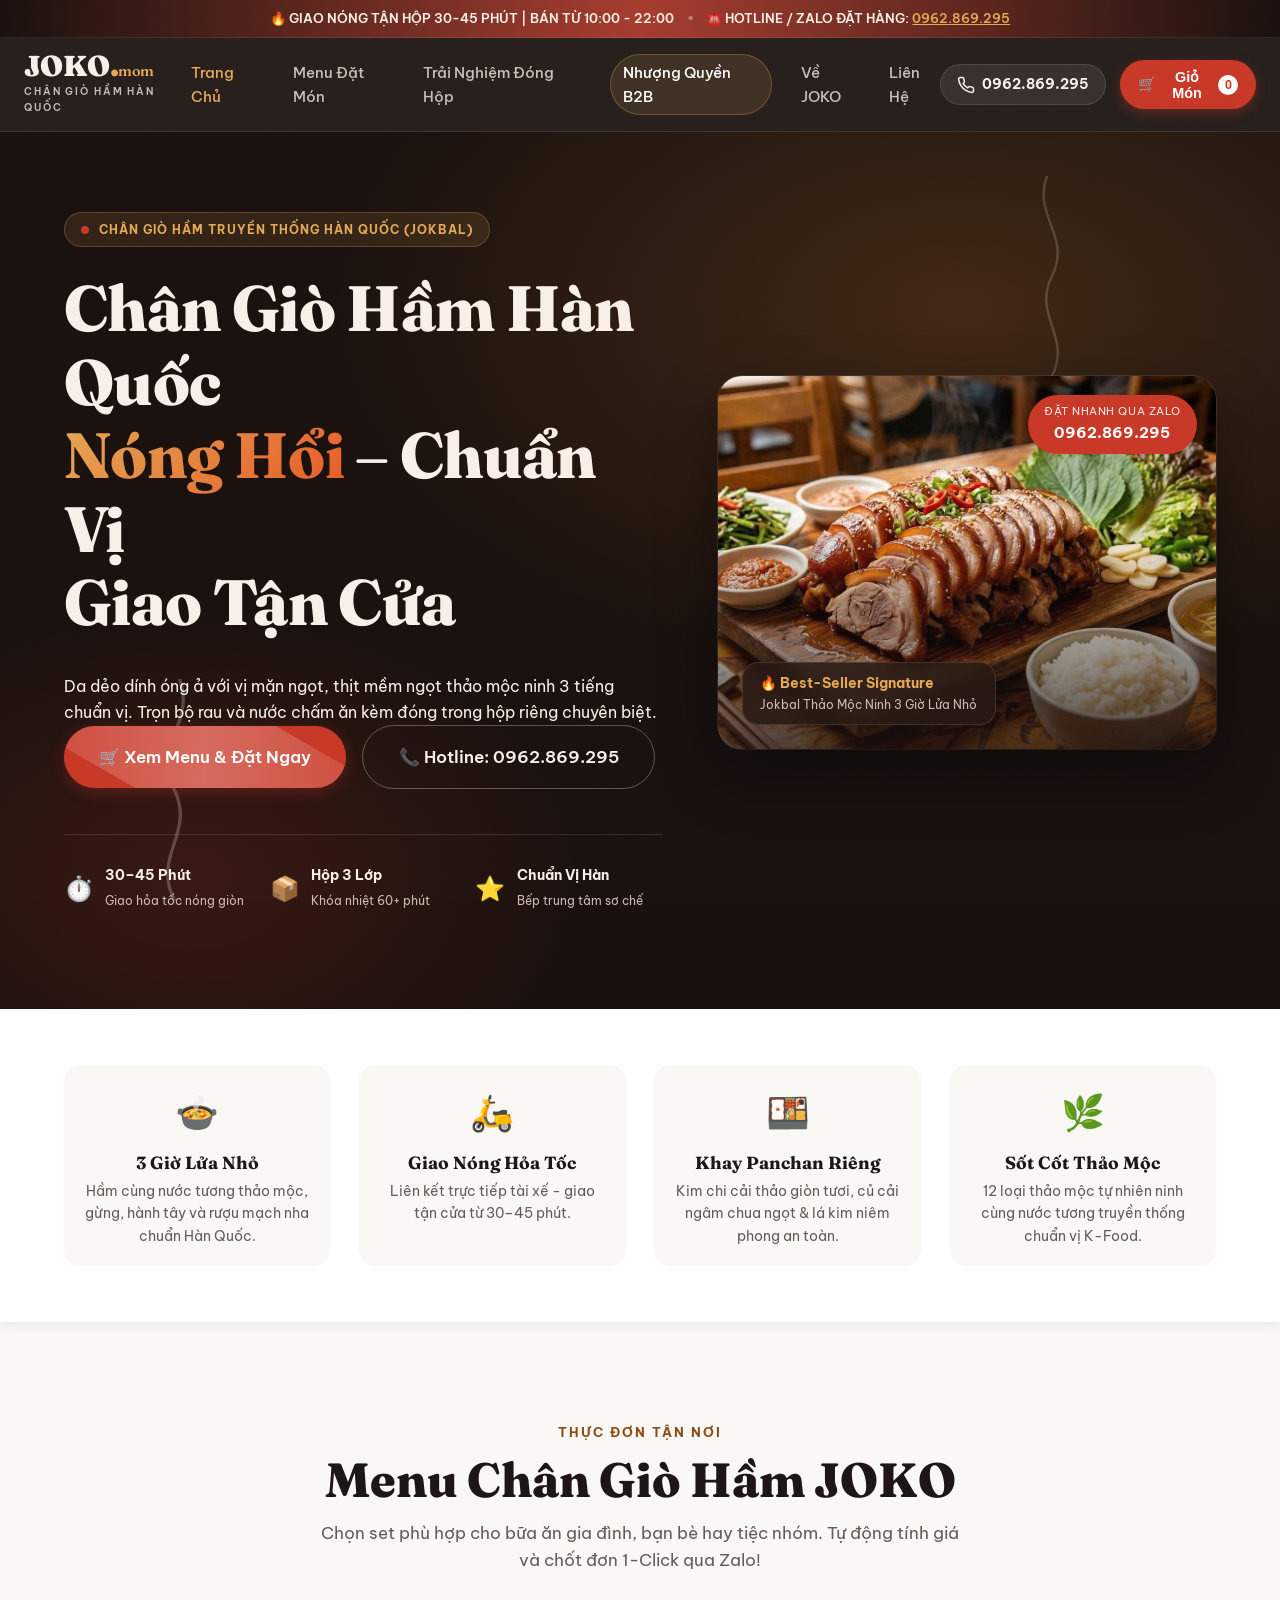
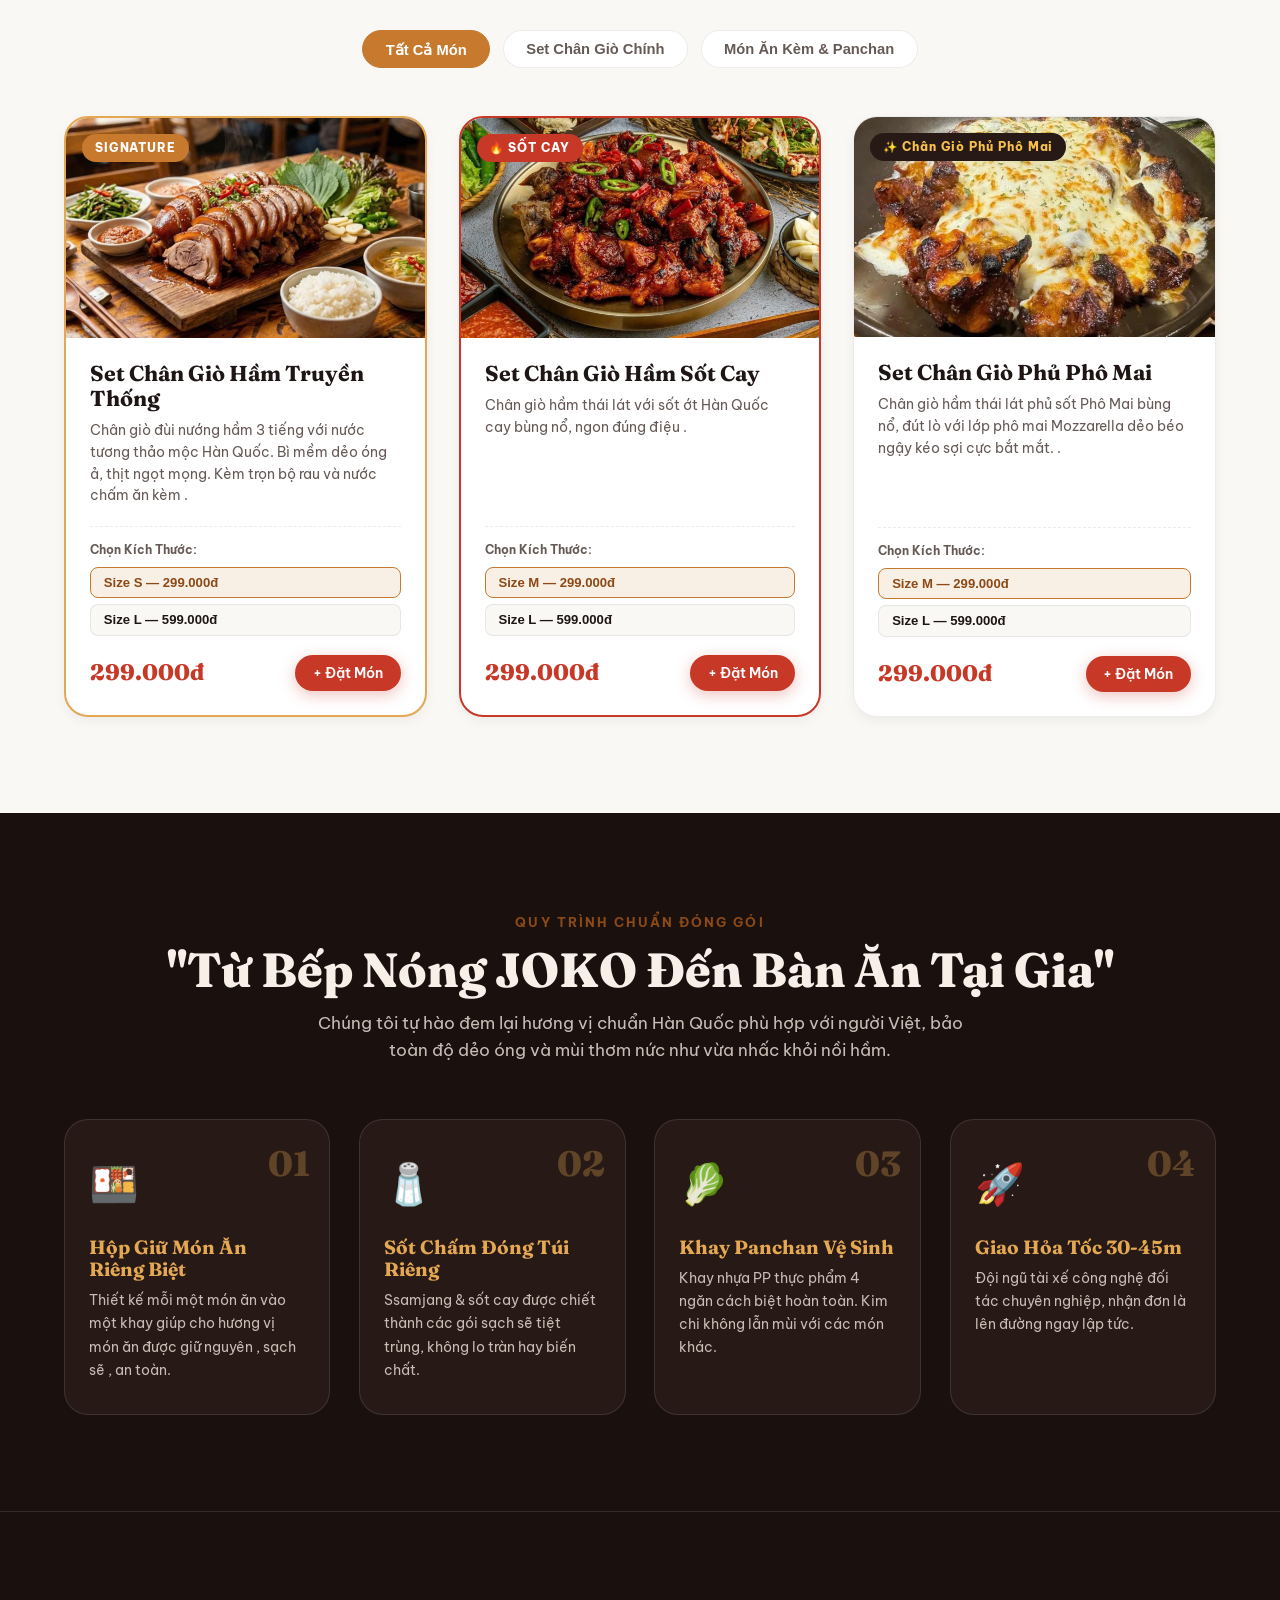
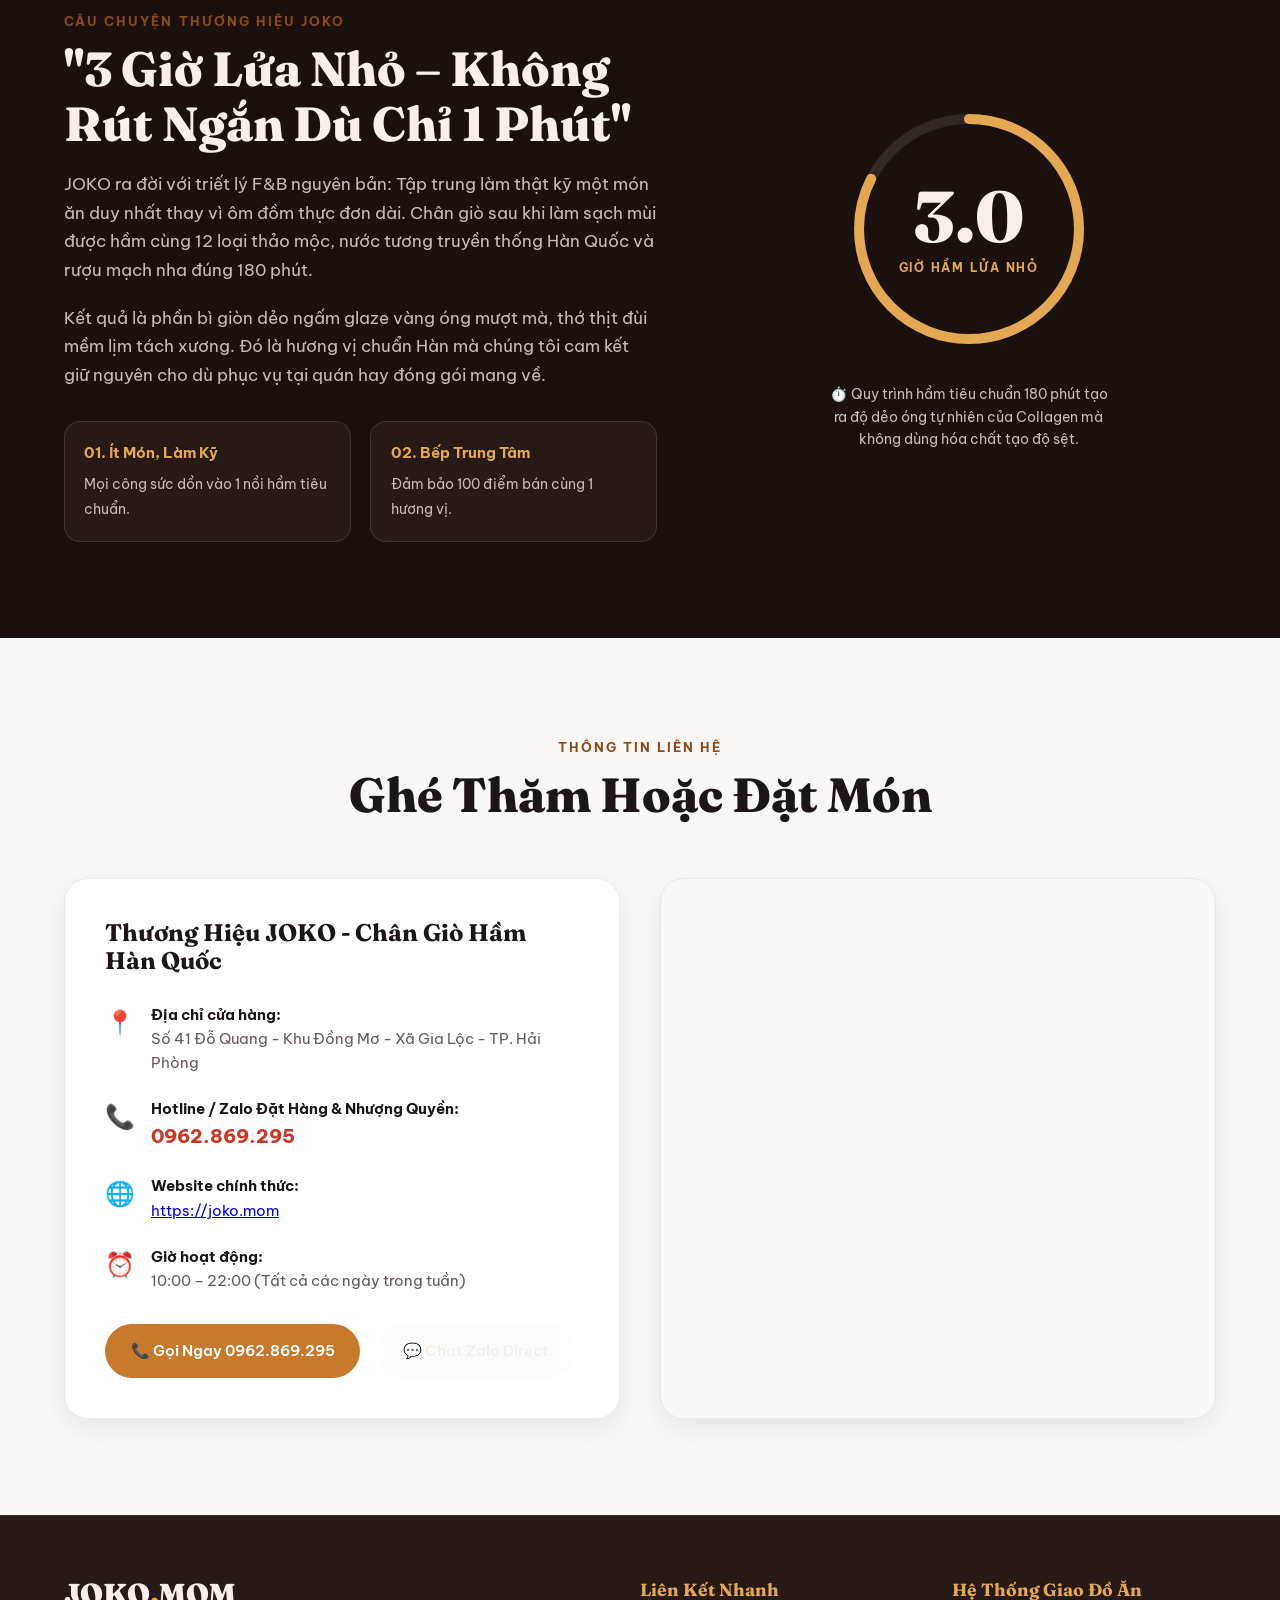
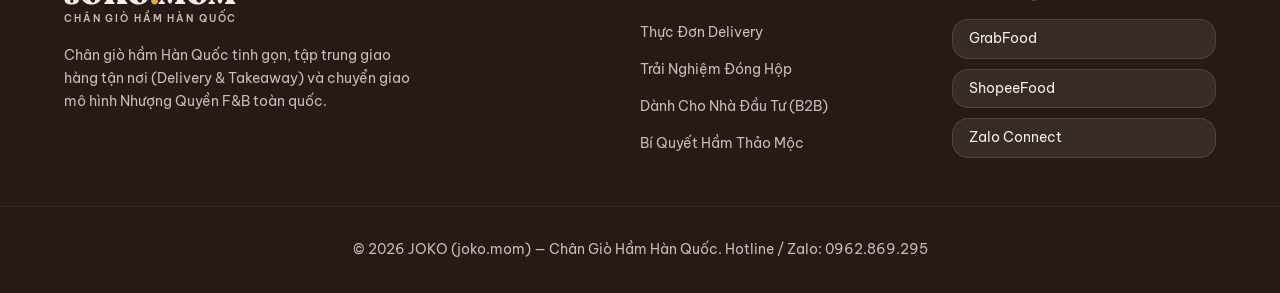
==== files/index.html @ 7821c87f "update web" ====
<!DOCTYPE html>
<html lang="vi">

<head>
  <meta charset="UTF-8">
  <meta name="viewport" content="width=device-width, initial-scale=1.0">
  <title>JOKO — Chân Giò Hầm Hàn Quốc Nóng Hổi | Giao Tận Nơi & Nhượng Quyền F&B</title>

  <!-- SEO & Social Open Graph Meta Tags -->
  <meta name="description"
    content="JOKO - Thương hiệu chân giò hầm Hàn Quốc (Jokbal) tinh gọn. Da dẻo dính óng ả, thịt mềm ngọt thảo mộc ninh 3 tiếng. Đóng hộp giữ nhiệt 3 lớp giao tận nơi 30-45m & Nhượng quyền F&B vốn thấp. Hotline/Zalo: 0962.869.295.">
  <meta name="keywords"
    content="JOKO, chân giò hầm Hàn Quốc, Jokbal, chân giò hầm thảo mộc, chân giò cay phô mai, nhượng quyền F&B, giao đồ ăn tận nơi, joko.mom">
  <meta name="author" content="JOKO Korea F&B">

  <meta property="og:type" content="website">
  <meta property="og:url" content="https://joko.mom/">
  <meta property="og:title" content="JOKO — Chân Giò Hầm Hàn Quốc Nóng Hổi | Chuẩn Vị Giao Tận Cửa">
  <meta property="og:description"
    content="Chân giò hầm chuẩn vị Hàn ninh nhừ 3 tiếng. Da dẻo dính óng ả, trọn bộ panchan đóng hộp giữ nhiệt 3 lớp. Đặt giao hàng hoặc đăng ký Nhượng Quyền F&B ngay!">
  <meta property="og:image" content="images/jokbal-hero.jpg">

  <!-- Google Fonts -->
  <link rel="preconnect" href="https://fonts.googleapis.com">
  <link rel="preconnect" href="https://fonts.gstatic.com" crossorigin>
  <link
    href="https://fonts.googleapis.com/css2?family=Fraunces:ital,opsz,wght@0,9..144,400;0,9..144,600;0,9..144,700;0,9..144,900;1,9..144,600&family=Be+Vietnam+Pro:ital,wght@0,300;0,400;0,500;0,600;0,700;0,800;1,400&display=swap"
    rel="stylesheet">

  <!-- Main Stylesheet -->
  <link rel="stylesheet" href="style.css">

  <!-- Schema.org Structured Data -->
  <script type="application/ld+json">
  {
    "@context": "https://schema.org",
    "@type": "Restaurant",
    "name": "JOKO - Chân Giò Hầm Hàn Quốc",
    "image": "https://joko.mom/images/jokbal-hero.jpg",
    "@id": "https://joko.mom/#restaurant",
    "url": "https://joko.mom",
    "telephone": "+84962869295",
    "priceRange": "89.000đ - 309.000đ",
    "address": {
      "@type": "PostalAddress",
      "streetAddress": "Số 41 Đỗ Quang, Khu Đồng Mơ",
      "addressLocality": "Gia Lộc",
      "addressRegion": "Hải Phòng",
      "addressCountry": "VN"
    },
    "servesCuisine": "Korean",
    "openingHoursSpecification": [
      {
        "@type": "OpeningHoursSpecification",
        "dayOfWeek": ["Monday", "Tuesday", "Wednesday", "Thursday", "Friday", "Saturday", "Sunday"],
        "opens": "10:00",
        "closes": "22:00"
      }
    ]
  }
  </script>
</head>

<body>
  <!-- Grain overlay for rich K-food texture -->
  <div class="grain"></div>

  <!-- Announcement Bar -->
  <div class="top-announcement">
    <div class="announcement-content">
      <span>🔥 GIAO NÓNG TẬN HỘP 30-45 PHÚT | BÁN TỪ 10:00 - 22:00</span>
      <span class="divider">•</span>
      <span>☎️ HOTLINE / ZALO ĐẶT HÀNG: <a href="tel:0962869295" class="phone-link">0962.869.295</a></span>
    </div>
  </div>

  <!-- HEADER & NAVIGATION -->
  <header class="main-header" id="header">
    <div class="header-inner">
      <a href="index.html" class="brand-logo">
        <div class="logo-text">JOKO<span class="amber-dot">.</span><span class="domain-tag">mom</span></div>
        <div class="logo-sub">CHÂN GIÒ HẦM HÀN QUỐC</div>
      </a>

      <!-- Desktop Nav -->
      <nav class="desktop-nav">
        <a href="#hero" class="nav-link active">Trang Chủ</a>
        <a href="#menu" class="nav-link">Menu Đặt Món</a>
        <a href="#unboxing" class="nav-link">Trải Nghiệm Đóng Hộp</a>
        <a href="nhuong-quyen.html" class="nav-link b2b-highlight">Nhượng Quyền B2B</a>
        <a href="#story" class="nav-link">Về JOKO</a>
        <a href="#contact" class="nav-link">Liên Hệ</a>
      </nav>

      <!-- Header Actions -->
      <div class="header-actions">
        <a href="tel:0962869295" class="btn-phone-call hidden-mobile">
          <svg width="18" height="18" viewBox="0 0 24 24" fill="none" stroke="currentColor" stroke-width="2">
            <path
              d="M22 16.92v3a2 2 0 0 1-2.18 2 19.79 19.79 0 0 1-8.63-3.07 19.5 19.5 0 0 1-6-6 19.79 19.79 0 0 1-3.07-8.67A2 2 0 0 1 4.11 2h3a2 2 0 0 1 2 1.72 12.84 12.84 0 0 0 .7 2.81 2 2 0 0 1-.45 2.11L8.09 9.91a16 16 0 0 0 6 6l1.27-1.27a2 2 0 0 1 2.11-.45 12.84 12.84 0 0 0 2.81.7A2 2 0 0 1 22 16.92z" />
          </svg>
          0962.869.295
        </a>
        <button class="cart-trigger-btn" id="open-cart-btn" onclick="toggleCartModal()">
          <span class="cart-icon">🛒</span>
          <span class="cart-text">Giỏ Món</span>
          <span class="cart-count-badge" id="cart-count">0</span>
        </button>
        <button class="mobile-menu-toggle" id="menu-toggle-btn" onclick="toggleMobileDrawer()"
          aria-label="Toggle Navigation">
          <span></span>
          <span></span>
          <span></span>
        </button>
      </div>
    </div>

    <!-- Mobile Navigation Drawer -->
    <div class="mobile-drawer" id="mobile-drawer">
      <div class="drawer-header">
        <div class="brand-logo">
          <div class="logo-text">JOKO<span class="amber-dot">.</span>MOM</div>
        </div>
        <button class="drawer-close-btn" onclick="toggleMobileDrawer()">✕</button>
      </div>
      <div class="drawer-body">
        <a href="#hero" onclick="toggleMobileDrawer()">🔥 Trang Chủ</a>
        <a href="#menu" onclick="toggleMobileDrawer()">🍗 Menu Đặt Món Delivery</a>
        <a href="#unboxing" onclick="toggleMobileDrawer()">📦 Trải Nghiệm Đóng Hộp</a>
        <a href="nhuong-quyen.html" class="drawer-b2b">🤝 Nhượng Quyền B2B Tinh Gọn</a>
        <a href="#story" onclick="toggleMobileDrawer()">✨ Bí Quyết Hầm 3 Giờ</a>
        <a href="#contact" onclick="toggleMobileDrawer()">📍 Địa Chỉ & Hotline</a>

        <div class="drawer-contact-box">
          <p>Đặt giao nhanh hoặc tư vấn nhượng quyền:</p>
          <a href="tel:0962869295" class="btn btn-primary full-width">📞 Hotline: 0962.869.295</a>
          <a href="https://zalo.me/0962869295" target="_blank" class="btn btn-secondary full-width margin-top-sm">💬
            Chat Zalo Trực Tiếp</a>
        </div>
      </div>
    </div>
  </header>

  <main>
    <!-- HERO SECTION (B2C CONVERSION) -->
    <section class="hero-section" id="hero">
      <!-- Background Steam Animation Effects -->
      <svg class="steam-effect steam-1" viewBox="0 0 200 220">
        <path d="M100 200 C 80 160, 120 140, 100 100 C 80 60, 120 40, 105 0" stroke="rgba(242, 232, 220, 0.4)"
          stroke-width="3" fill="none" stroke-linecap="round" />
      </svg>
      <svg class="steam-effect steam-2" viewBox="0 0 200 220">
        <path d="M100 200 C 120 160, 80 140, 100 100 C 120 60, 80 40, 95 0" stroke="rgba(242, 232, 220, 0.3)"
          stroke-width="2.5" fill="none" stroke-linecap="round" />
      </svg>

      <div class="container hero-inner">
        <div class="hero-content">
          <div class="hero-badge">
            <span class="pulse-dot"></span>
            <span>CHÂN GIÒ HẦM TRUYỀN THỐNG HÀN QUỐC (JOKBAL)</span>
          </div>

          <h1 class="hero-title">
            Chân Giò Hầm Hàn Quốc<br>
            <span class="gradient-text">Nóng Hổi</span> – Chuẩn Vị<br>
            Giao Tận Cửa
          </h1>

          <p class="hero-subtitle"></p>
          Da dẻo dính óng ả với vị mặn ngọt, thịt mềm ngọt thảo mộc ninh 3 tiếng chuẩn vị. Trọn bộ rau và nước chấm ăn
          kèm đóng trong hộp riêng chuyên biệt.
          </p>

          <div class="hero-ctas">
            <a href="#menu" class="btn btn-accent btn-lg btn-glow">
              <span>🛒 Xem Menu & Đặt Ngay</span>
            </a>
            <a href="tel:0962869295" class="btn btn-outline-light btn-lg">
              <span>📞 Hotline: 0962.869.295</span>
            </a>
          </div>

          <!-- Quick Trust Badges -->
          <div class="hero-trust-grid">
            <div class="trust-item">
              <span class="trust-icon">⏱️</span>
              <div class="trust-info">
                <strong>30–45 Phút</strong>
                <span>Giao hỏa tốc nóng giòn</span>
              </div>
            </div>
            <div class="trust-item">
              <span class="trust-icon">📦</span>
              <div class="trust-info">
                <strong>Hộp 3 Lớp</strong>
                <span>Khóa nhiệt 60+ phút</span>
              </div>
            </div>
            <div class="trust-item">
              <span class="trust-icon">⭐</span>
              <div class="trust-info">
                <strong>Chuẩn Vị Hàn</strong>
                <span>Bếp trung tâm sơ chế</span>
              </div>
            </div>
          </div>
        </div>

        <div class="hero-media">
          <div class="media-card-wrap">
            <img src="images/jokbal-hero.jpg" alt="Set Chân Giò Hầm Thảo Mộc JOKO óng ả" class="hero-img">
            <div class="media-overlay"></div>

            <div class="floating-dish-tag">
              <div class="dish-tag-title">🔥 Best-Seller Signature</div>
              <div class="dish-tag-desc">Jokbal Thảo Mộc Ninh 3 Giờ Lửa Nhỏ</div>
            </div>

            <div class="floating-hotline-badge">
              <span>Đặt Nhanh Qua Zalo</span>
              <strong>0962.869.295</strong>
            </div>
          </div>
        </div>
      </div>
    </section>

    <!-- SECTION: DELIVERY GUARANTEE BANNER -->
    <section class="guarantee-section">
      <div class="container">
        <div class="guarantee-grid">
          <div class="guarantee-card">
            <div class="g-icon">🍲</div>
            <h3>3 Giờ Lửa Nhỏ</h3>
            <p>Hầm cùng nước tương thảo mộc, gừng, hành tây và rượu mạch nha chuẩn Hàn Quốc.</p>
          </div>
          <div class="guarantee-card">
            <div class="g-icon">🛵</div>
            <h3>Giao Nóng Hỏa Tốc</h3>
            <p>Liên kết trực tiếp tài xế - giao tận cửa từ 30–45 phút.</p>
          </div>
          <div class="guarantee-card">
            <div class="g-icon">🍱</div>
            <h3>Khay Panchan Riêng</h3>
            <p>Kim chi cải thảo giòn tươi, củ cải ngâm chua ngọt & lá kim niêm phong an toàn.</p>
          </div>
          <div class="guarantee-card">
            <div class="g-icon">🌿</div>
            <h3>Sốt Cốt Thảo Mộc</h3>
            <p>12 loại thảo mộc tự nhiên ninh cùng nước tương truyền thống chuẩn vị K-Food.</p>
          </div>
        </div>
      </div>
    </section>

    <!-- SECTION: MENU ĐẶT MÓN (DELIVERY MENU) -->
    <section class="menu-section" id="menu">
      <div class="container">
        <div class="section-header text-center">
          <div class="sub-kicker">THỰC ĐƠN TẬN NƠI</div>
          <h2 class="section-title">Menu Chân Giò Hầm JOKO</h2>
          <p class="section-desc">Chọn set phù hợp cho bữa ăn gia đình, bạn bè hay tiệc nhóm. Tự động tính giá và chốt
            đơn 1-Click qua Zalo!</p>
        </div>

        <!-- Menu Filter Tabs -->
        <div class="menu-tabs">
          <button class="tab-btn active" onclick="filterMenu('all')">Tất Cả Món</button>
          <button class="tab-btn" onclick="filterMenu('sets')">Set Chân Giò Chính</button>
          <button class="tab-btn" onclick="filterMenu('sides')">Món Ăn Kèm & Panchan</button>
        </div>

        <!-- Menu Grid -->
        <div class="menu-grid" id="menu-grid-container">

          <!-- Dish 1: Set Truyen Thong -->
          <div class="dish-card signature-card" data-category="sets">
            <div class="dish-badge">SIGNATURE</div>
            <div class="dish-img-box">
              <img src="images/jokbal-hero.jpg" alt="Set Chân Giò Hầm Truyền Thống JOKO">
            </div>
            <div class="dish-details">
              <h3 class="dish-name">Set Chân Giò Hầm Truyền Thống</h3>
              <p class="dish-desc">Chân giò đùi nướng hầm 3 tiếng với nước tương thảo mộc Hàn Quốc. Bì mềm dẻo óng ả,
                thịt ngọt mọng. Kèm trọn bộ rau và nước chấm ăn kèm .</p>

              <!-- Size Picker -->
              <div class="size-picker">
                <label>Chọn Kích Thước:</label>
                <div class="size-options">
                  <button class="size-btn active" data-price="299000" data-size="Size S (2-3 người)"
                    onclick="selectCardSize(this)">Size S — 299.000đ</button>
                  <button class="size-btn" data-price="599000" data-size="Size L (4-5 người)"
                    onclick="selectCardSize(this)">Size L — 599.000đ</button>
                </div>
              </div>

              <div class="dish-bottom">
                <div class="dish-price-display">299.000đ</div>
                <button class="btn btn-accent btn-sm" onclick="addDishToCart(this, 'Set Chân Giò Hầm Truyền Thống')">
                  <span>+ Đặt Món</span>
                </button>
              </div>
            </div>
          </div>

          <!-- Dish 2: Set Cay Pho Mai -->
          <div class="dish-card hot-spicy-card" data-category="sets">
            <div class="dish-badge spicy-badge">🔥 SỐT CAY
            </div>
            <div class="dish-img-box">
              <img src="images/23.jpg" alt="Set Chân Giò Hầm Cay Phô Mai JOKO">
            </div>
            <div class="dish-details">
              <h3 class="dish-name">Set Chân Giò Hầm Sốt Cay</h3>
              <p class="dish-desc">Chân giò hầm thái lát với sốt ớt Hàn Quốc cay bùng nổ, ngon đúng điệu .</p>

              <div class="size-picker">
                <label>Chọn Kích Thước:</label>
                <div class="size-options">
                  <button class="size-btn active" data-price="299000" data-size="Size M (2-3 người)"
                    onclick="selectCardSize(this)">Size M — 299.000đ</button>
                  <button class="size-btn" data-price="599000" data-size="Size L (4-5 người)"
                    onclick="selectCardSize(this)">Size L — 599.000đ</button>
                </div>
              </div>

              <div class="dish-bottom">
                <div class="dish-price-display">299.000đ</div>
                <button class="btn btn-accent btn-sm" onclick="addDishToCart(this, 'Set Chân Giò Hầm Sốt Cay')">
                  <span>+ Đặt Món</span>
                </button>
              </div>
            </div>
          </div>

          <!-- Dish 3: Set Dut Lo Gion Da -->
          <div class="dish-card" data-category="sets">
            <div class="dish-badge gold-badge">✨ Chân Giò Phủ Phô Mai</div>
            <div class="dish-img-box">
              <img src="images/22.jpg" alt="Chân Giò Đút Lò Phủ Phô Mai JOKO">
            </div>
            <div class="dish-details">
              <h3 class="dish-name">Set Chân Giò Phủ Phô Mai</h3>
              <p class="dish-desc">Chân giò hầm thái lát phủ sốt Phô Mai bùng nổ, đút lò với lớp phô mai Mozzarella dẻo
                béo ngậy kéo sợi cực bắt mắt. .</p>

              <div class="size-picker">
                <label>Chọn Kích Thước:</label>
                <div class="size-options">
                  <button class="size-btn active" data-price="299000" data-size="Size M (2-3 người)"
                    onclick="selectCardSize(this)">Size M — 299.000đ</button>
                  <button class="size-btn" data-price="599000" data-size="Size L (4-5 người)"
                    onclick="selectCardSize(this)">Size L — 599.000đ</button>
                </div>
              </div>

              <div class="dish-bottom">
                <div class="dish-price-display">299.000đ</div>
                <button class="btn btn-accent btn-sm" onclick="addDishToCart(this, 'Set Chân Giò Hầm Phô Mai')">
                  <span>+ Đặt Món</span>
                </button>
              </div>
            </div>
          </div>

        </div>
      </div>
    </section>

    <!-- SECTION: UNBOXING EXPERIENCE (TRẢI NGHIỆM ĐÓNG HỘP) -->
    <section class="unboxing-section" id="unboxing">
      <div class="container">
        <div class="section-header text-center light-text">
          <div class="sub-kicker text-amber">QUY TRÌNH CHUẨN ĐÓNG GÓI</div>
          <h2 class="section-title">"Từ Bếp Nóng JOKO Đến Bàn Ăn Tại Gia"</h2>
          <p class="section-desc">Chúng tôi tự hào đem lại hương vị chuẩn Hàn Quốc phù hợp với người Việt, bảo toàn độ
            dẻo óng và
            mùi thơm nức như vừa nhấc khỏi nồi hầm.</p>
        </div>

        <div class="unboxing-grid">
          <div class="unboxing-step">
            <div class="step-num">01</div>
            <div class="step-icon">🍱</div>
            <h4>Hộp Giữ Món Ăn Riêng Biệt</h4>
            <p>Thiết kế mỗi một món ăn vào một khay giúp cho hương vị món ăn được giữ nguyên , sạch sẽ , an toàn.</p>
          </div>
          <div class="unboxing-step">
            <div class="step-num">02</div>
            <div class="step-icon">🧂</div>
            <h4>Sốt Chấm Đóng Túi Riêng</h4>
            <p>Ssamjang & sốt cay được chiết thành các gói sạch sẽ tiệt trùng, không lo tràn hay biến chất.</p>
          </div>
          <div class="unboxing-step">
            <div class="step-num">03</div>
            <div class="step-icon">🥬</div>
            <h4>Khay Panchan Vệ Sinh</h4>
            <p>Khay nhựa PP thực phẩm 4 ngăn cách biệt hoàn toàn. Kim chi không lẫn mùi với các món khác.</p>
          </div>
          <div class="unboxing-step">
            <div class="step-num">04</div>
            <div class="step-icon">🚀</div>
            <h4>Giao Hỏa Tốc 30-45m</h4>
            <p>Đội ngũ tài xế công nghệ đối tác chuyên nghiệp, nhận đơn là lên đường ngay lập tức.</p>
          </div>
        </div>
      </div>
    </section>


    <!-- SECTION: STORY & 3-HOUR SIMMER PROCESS -->
    <section class="story-section" id="story">
      <div class="container">
        <div class="story-grid">
          <div class="story-text">
            <div class="sub-kicker">CÂU CHUYỆN THƯƠNG HIỆU JOKO</div>
            <h2 class="section-title">"3 Giờ Lửa Nhỏ – Không Rút Ngắn Dù Chỉ 1 Phút"</h2>
            <p>JOKO ra đời với triết lý F&B nguyên bản: Tập trung làm thật kỹ một món ăn duy nhất thay vì ôm đồm thực
              đơn dài. Chân giò sau khi làm sạch mùi được hầm cùng 12 loại thảo mộc, nước tương truyền thống Hàn Quốc và
              rượu mạch nha đúng 180 phút.</p>
            <p>Kết quả là phần bì giòn dẻo ngấm glaze vàng óng mượt mà, thớ thịt đùi mềm lịm tách xương. Đó là hương vị
              chuẩn Hàn mà chúng tôi cam kết giữ nguyên cho dù phục vụ tại quán hay đóng gói mang về.</p>

            <div class="story-values">
              <div class="val-box">
                <strong>01. Ít Món, Làm Kỹ</strong>
                <span>Mọi công sức dồn vào 1 nồi hầm tiêu chuẩn.</span>
              </div>
              <div class="val-box">
                <strong>02. Bếp Trung Tâm</strong>
                <span>Đảm bảo 100 điểm bán cùng 1 hương vị.</span>
              </div>
            </div>
          </div>

          <div class="story-dial-wrapper">
            <div class="dial-container">
              <svg class="dial-svg" viewBox="0 0 260 260">
                <circle class="dial-track" cx="130" cy="130" r="110"></circle>
                <circle class="dial-fill" cx="130" cy="130" r="110"></circle>
              </svg>
              <div class="dial-content">
                <span class="dial-number">3.0</span>
                <span class="dial-label">GIỜ HẦM LỬA NHỎ</span>
              </div>
            </div>
            <div class="dial-caption">
              <p>⏱️ Quy trình hầm tiêu chuẩn 180 phút tạo ra độ dẻo óng tự nhiên của Collagen mà không dùng hóa chất tạo
                độ sệt.</p>
            </div>
          </div>
        </div>
      </div>
    </section>

    <!-- SECTION: CONTACT & LOCATION -->
    <section class="contact-section" id="contact">
      <div class="container">
        <div class="section-header text-center">
          <div class="sub-kicker">THÔNG TIN LIÊN HỆ</div>
          <h2 class="section-title">Ghé Thăm Hoặc Đặt Món</h2>
        </div>

        <div class="contact-grid">
          <div class="contact-info-card">
            <h3>Thương Hiệu JOKO - Chân Giò Hầm Hàn Quốc</h3>

            <div class="info-line">
              <span class="info-icon">📍</span>
              <div>
                <strong>Địa chỉ cửa hàng:</strong>
                <p>Số 41 Đỗ Quang - Khu Đồng Mơ - Xã Gia Lộc - TP. Hải Phòng</p>
              </div>
            </div>

            <div class="info-line">
              <span class="info-icon">📞</span>
              <div>
                <strong>Hotline / Zalo Đặt Hàng & Nhượng Quyền:</strong>
                <p><a href="tel:0962869295" class="phone-highlight">0962.869.295</a></p>
              </div>
            </div>

            <div class="info-line">
              <span class="info-icon">🌐</span>
              <div>
                <strong>Website chính thức:</strong>
                <p><a href="https://joko.mom" target="_blank">https://joko.mom</a></p>
              </div>
            </div>

            <div class="info-line">
              <span class="info-icon">⏰</span>
              <div>
                <strong>Giờ hoạt động:</strong>
                <p>10:00 – 22:00 (Tất cả các ngày trong tuần)</p>
              </div>
            </div>

            <div class="contact-buttons-row">
              <a href="tel:0962869295" class="btn btn-primary">📞 Gọi Ngay 0962.869.295</a>
              <a href="https://zalo.me/0962869295" target="_blank" class="btn btn-secondary">💬 Chat Zalo Direct</a>
            </div>
          </div>

          <div class="map-embed-box">
            <iframe
              src="https://www.google.com/maps/embed?pb=!1m18!1m12!1m3!1d3729.006935272635!2d106.29323417531773!3d20.87511539864239!2m3!1f0!2f0!3f0!3m2!1i1024!2i768!4f13.1!3m3!1m2!1s0x31359a7efc59d173%3A0x8fd9d7b9201c872a!2zNDEgxJDhu5cgUXVhbmcsIEdpYSBM4buZYywgSM6jaSBQaMOybmcsIFZpZXRuYW0!5e0!3m2!1svi!2svn!4v1710000000000!5m2!1svi!2svn"
              width="100%" height="100%" style="border:0;" allowfullscreen="" loading="lazy">
            </iframe>
          </div>
        </div>
      </div>
    </section>
  </main>

  <!-- FOOTER -->
  <footer class="main-footer">
    <div class="container footer-inner">
      <div class="footer-col brand-col">
        <div class="brand-logo">
          <div class="logo-text">JOKO<span class="amber-dot">.</span>MOM</div>
          <div class="logo-sub">CHÂN GIÒ HẦM HÀN QUỐC</div>
        </div>
        <p class="footer-desc">
          Chân giò hầm Hàn Quốc tinh gọn, tập trung giao hàng tận nơi (Delivery & Takeaway) và chuyển giao mô hình
          Nhượng Quyền F&B toàn quốc.
        </p>
      </div>

      <div class="footer-col">
        <h4>Liên Kết Nhanh</h4>
        <ul class="footer-links">
          <li><a href="#menu">Thực Đơn Delivery</a></li>
          <li><a href="#unboxing">Trải Nghiệm Đóng Hộp</a></li>
          <li><a href="nhuong-quyen.html">Dành Cho Nhà Đầu Tư (B2B)</a></li>
          <li><a href="#story">Bí Quyết Hầm Thảo Mộc</a></li>
        </ul>
      </div>

      <div class="footer-col">
        <h4>Hệ Thống Giao Đồ Ăn</h4>
        <div class="app-badges">
          <span class="app-tag">GrabFood</span>
          <span class="app-tag">ShopeeFood</span>
          <span class="app-tag">Zalo Connect</span>
        </div>
      </div>
    </div>

    <div class="footer-bottom">
      <div class="container text-center">
        <p>© 2026 JOKO (joko.mom) — Chân Giò Hầm Hàn Quốc. Hotline / Zalo: 0962.869.295</p>
      </div>
    </div>
  </footer>

  <!-- FLOATING MINI-CART MODAL -->
  <div class="cart-modal-backdrop" id="cart-modal">
    <div class="cart-modal-container">
      <div class="cart-modal-header">
        <h3>🛒 Giỏ Món Đặt Hàng JOKO</h3>
        <button class="cart-close-btn" onclick="toggleCartModal()">✕</button>
      </div>

      <div class="cart-modal-body">
        <div id="cart-items-container" class="cart-items-list">
          <!-- Cart items dynamically rendered here -->
        </div>

        <div id="cart-empty-msg" class="cart-empty-box">
          <span>🍽️</span>
          <p>Giỏ hàng của bạn đang trống.</p>
          <a href="#menu" class="btn btn-primary btn-sm" onclick="toggleCartModal()">Chọn món ngay</a>
        </div>

        <div class="cart-summary-box" id="cart-summary-box">
          <div class="cart-summary-line">
            <span>Tổng cộng món:</span>
            <strong id="cart-total-price" class="text-accent">0đ</strong>
          </div>

          <div class="checkout-form-fields">
            <h4>Thông Tin Nhận Hàng Nhanh:</h4>
            <div class="form-group">
              <input type="text" id="c-name" placeholder="Họ và tên người nhận *" required>
            </div>
            <div class="form-group">
              <input type="tel" id="c-phone" placeholder="Số điện thoại nhận hàng *" required>
            </div>
            <div class="form-group">
              <input type="text" id="c-address" placeholder="Địa chỉ giao hàng chi tiết *" required>
            </div>
            <div class="form-group">
              <textarea id="c-note" rows="2" placeholder="Ghi chú thêm (Ăn cay ít, giao sau 18h...)"></textarea>
            </div>
          </div>
        </div>
      </div>

      <div class="cart-modal-footer" id="cart-modal-footer">
        <button class="btn btn-accent full-width btn-glow" onclick="submitCartToZalo()">
          <span>💬 CHỐT ĐƠN QUA ZALO (0962.869.295)</span>
        </button>
      </div>
    </div>
  </div>

  <!-- STICKY MOBILE FLOATING ACTION BAR (FAB) -->
  <div class="mobile-sticky-bar">
    <a href="tel:0962869295" class="fab-btn fab-call">
      <span class="fab-icon">📞</span>
      <span>Gọi Ngay</span>
    </a>
    <a href="https://zalo.me/0962869295" target="_blank" class="fab-btn fab-zalo">
      <span class="fab-icon">💬</span>
      <span>Chat Zalo</span>
    </a>
    <button onclick="toggleCartModal()" class="fab-btn fab-cart">
      <span class="fab-icon">🛒</span>
      <span>Giỏ Món (<span id="fab-cart-count">0</span>)</span>
    </button>
  </div>

  <!-- JavaScript App Engine -->
  <script src="app.js"></script>
</body>

</html>
---- files/style.css ----
/* ==========================================================================
   JOKO K-FOOD DESIGN SYSTEM & STYLESHEET (joko.mom)
   Theme: K-Food Amber & Gochujang Red (Warm Roasted Amber + Spicy Red + Cream & Dark Charcoal)
   ========================================================================== */

:root {
  /* Brand Color Tokens */
  --primary-amber: #C77A2E;
  --primary-amber-glow: #E4A853;
  --primary-amber-dark: #8C4A17;
  
  --secondary-red: #C83827;
  --secondary-red-hover: #E65A28;
  --secondary-red-dim: #A63D2F;
  
  --gold-accent: #F7C04A;

  /* Background Palette */
  --bg-cream: #FAF8F5;
  --bg-card: #FFFFFF;
  --bg-dark-charcoal: #1A110E;
  --bg-dark-panel: #271915;
  --bg-dark-panel-2: #34221D;

  /* Typography Colors */
  --text-dark: #1E1614;
  --text-muted: #665A56;
  --text-light: #F7EFE8;
  --text-light-muted: #C9BCB5;

  /* Structural UI */
  --border-light: rgba(30, 22, 20, 0.08);
  --border-dark: rgba(247, 239, 232, 0.12);
  --shadow-sm: 0 4px 12px rgba(0, 0, 0, 0.05);
  --shadow-md: 0 10px 30px rgba(0, 0, 0, 0.08);
  --shadow-lg: 0 20px 50px rgba(0, 0, 0, 0.15);
  --shadow-dark: 0 25px 60px rgba(0, 0, 0, 0.45);

  --radius-sm: 8px;
  --radius-md: 16px;
  --radius-lg: 24px;
  --radius-full: 999px;

  --transition-fast: 0.2s cubic-bezier(0.4, 0, 0.2, 1);
  --transition-smooth: 0.35s cubic-bezier(0.16, 1, 0.3, 1);
}

/* Reset & Global */
*, *::before, *::after {
  box-sizing: border-box;
  margin: 0;
  padding: 0;
}

html {
  scroll-behavior: smooth;
  font-size: 16px;
  -webkit-tap-highlight-color: transparent;
}

body {
  font-family: 'Be Vietnam Pro', sans-serif;
  background-color: var(--bg-cream);
  color: var(--text-dark);
  line-height: 1.6;
  overflow-x: hidden;
  position: relative;
  -webkit-font-smoothing: antialiased;
}

/* Texture Grain Overlay */
.grain {
  position: fixed;
  inset: 0;
  pointer-events: none;
  z-index: 999;
  opacity: 0.035;
  mix-blend-mode: overlay;
  background-image: url("data:image/svg+xml,%3Csvg xmlns='http://www.w3.org/2000/svg' width='120' height='120'%3E%3Cfilter id='n'%3E%3CfeTurbulence type='fractalNoise' baseFrequency='0.8' numOctaves='2' stitchTiles='stitch'/%3E%3C/filter%3E%3Crect width='100%25' height='100%25' filter='url(%23n)'/%3E%3C/svg%3E");
}

/* Typography Helpers */
h1, h2, h3, h4, .font-serif {
  font-family: 'Fraunces', serif;
  line-height: 1.15;
}

.gradient-text {
  background: linear-gradient(135deg, var(--primary-amber-glow) 0%, var(--secondary-red-hover) 100%);
  -webkit-background-clip: text;
  -webkit-text-fill-color: transparent;
}

.text-accent { color: var(--secondary-red); }
.text-amber { color: var(--primary-amber-glow); }
.text-gold { color: var(--gold-accent); }
.font-bold { font-weight: 700; }
.text-center { text-align: center; }

/* Container */
.container {
  width: 100%;
  max-width: 1200px;
  margin: 0 auto;
  padding: 0 1.5rem;
}

/* Buttons System */
.btn {
  display: inline-flex;
  align-items: center;
  justify-content: center;
  gap: 0.6rem;
  padding: 0.85rem 1.6rem;
  font-family: 'Be Vietnam Pro', sans-serif;
  font-size: 0.95rem;
  font-weight: 600;
  border-radius: var(--radius-full);
  border: none;
  cursor: pointer;
  text-decoration: none;
  transition: all var(--transition-fast);
  white-space: nowrap;
}

.btn-sm {
  padding: 0.55rem 1.1rem;
  font-size: 0.88rem;
}

.btn-lg {
  padding: 1.1rem 2.2rem;
  font-size: 1.05rem;
}

.btn-accent {
  background-color: var(--secondary-red);
  color: #FFFFFF;
  box-shadow: 0 4px 15px rgba(200, 56, 39, 0.3);
}

.btn-accent:hover {
  background-color: var(--secondary-red-hover);
  transform: translateY(-2px);
  box-shadow: 0 8px 25px rgba(230, 90, 40, 0.45);
}

.btn-primary {
  background-color: var(--primary-amber);
  color: #FFFFFF;
}

.btn-primary:hover {
  background-color: var(--primary-amber-dark);
  transform: translateY(-2px);
}

.btn-secondary {
  background-color: rgba(247, 239, 232, 0.15);
  color: var(--text-light);
  border: 1px solid var(--border-dark);
}

.btn-secondary:hover {
  background-color: rgba(247, 239, 232, 0.25);
  color: #FFFFFF;
}

.btn-outline-light {
  border: 1px solid rgba(247, 239, 232, 0.3);
  color: var(--text-light);
  background: transparent;
}

.btn-outline-light:hover {
  border-color: var(--primary-amber-glow);
  color: var(--primary-amber-glow);
  background: rgba(228, 168, 83, 0.08);
}

.btn-b2b-link {
  color: var(--primary-amber-glow);
  background: transparent;
  padding-left: 0.5rem;
}

.btn-b2b-link:hover {
  text-decoration: underline;
  transform: translateX(3px);
}

.btn-glow {
  position: relative;
  overflow: hidden;
}

.btn-glow::after {
  content: '';
  position: absolute;
  top: -50%;
  left: -50%;
  width: 200%;
  height: 200%;
  background: linear-gradient(60deg, transparent, rgba(255,255,255,0.25), transparent);
  transform: rotate(30deg);
  transition: all 0.6s ease;
}

.btn-glow:hover::after {
  left: 100%;
}

.full-width {
  width: 100%;
}

/* Announcement Top Bar */
.top-announcement {
  background: linear-gradient(90deg, #1A110E, var(--secondary-red-dim), #1A110E);
  color: var(--text-light);
  font-size: 0.82rem;
  font-weight: 600;
  padding: 0.5rem 1rem;
  text-align: center;
  border-bottom: 1px solid rgba(255, 255, 255, 0.08);
}

.announcement-content {
  display: flex;
  align-items: center;
  justify-content: center;
  gap: 0.8rem;
  flex-wrap: wrap;
}

.announcement-content .divider {
  opacity: 0.4;
}

.phone-link {
  color: var(--primary-amber-glow);
  text-decoration: underline;
}

/* Main Sticky Header */
.main-header {
  position: sticky;
  top: 0;
  z-index: 100;
  background-color: rgba(26, 17, 14, 0.94);
  backdrop-filter: blur(12px);
  border-bottom: 1px solid var(--border-dark);
  transition: all var(--transition-fast);
}

.header-inner {
  display: flex;
  align-items: center;
  justify-content: space-between;
  padding: 0.9rem 1.5rem;
  max-width: 1280px;
  margin: 0 auto;
}

/* Brand Logo */
.brand-logo {
  text-decoration: none;
  color: var(--text-light);
}

.logo-text {
  font-family: 'Fraunces', serif;
  font-size: 1.8rem;
  font-weight: 900;
  letter-spacing: -0.02em;
  line-height: 1;
}

.amber-dot {
  color: var(--primary-amber-glow);
}

.domain-tag {
  font-size: 0.9rem;
  color: var(--primary-amber-glow);
  font-weight: 600;
}

.logo-sub {
  font-size: 0.65rem;
  letter-spacing: 0.18em;
  color: var(--text-light-muted);
  font-weight: 600;
  margin-top: 0.15rem;
}

/* Desktop Nav */
.desktop-nav {
  display: flex;
  align-items: center;
  gap: 1.8rem;
}

.nav-link {
  color: var(--text-light-muted);
  text-decoration: none;
  font-size: 0.92rem;
  font-weight: 500;
  transition: color var(--transition-fast);
  padding: 0.3rem 0;
  position: relative;
}

.nav-link:hover,
.nav-link.active {
  color: var(--primary-amber-glow);
}

.nav-link.b2b-highlight {
  color: #FFFFFF;
  background: rgba(228, 168, 83, 0.12);
  padding: 0.35rem 0.8rem;
  border-radius: var(--radius-full);
  border: 1px solid rgba(228, 168, 83, 0.3);
}

.nav-link.b2b-highlight:hover {
  background: var(--primary-amber);
  color: #FFFFFF;
}

/* Header Actions */
.header-actions {
  display: flex;
  align-items: center;
  gap: 0.9rem;
}

.btn-phone-call {
  display: flex;
  align-items: center;
  gap: 0.4rem;
  color: var(--text-light);
  font-size: 0.9rem;
  font-weight: 700;
  text-decoration: none;
  padding: 0.5rem 1rem;
  border-radius: var(--radius-full);
  background: rgba(255, 255, 255, 0.08);
  border: 1px solid var(--border-dark);
  transition: all var(--transition-fast);
}

.btn-phone-call:hover {
  background: var(--primary-amber);
  color: #FFFFFF;
}

.cart-trigger-btn {
  display: flex;
  align-items: center;
  gap: 0.5rem;
  background: var(--secondary-red);
  color: #FFFFFF;
  border: none;
  padding: 0.55rem 1.1rem;
  border-radius: var(--radius-full);
  font-weight: 700;
  font-size: 0.9rem;
  cursor: pointer;
  box-shadow: 0 4px 12px rgba(200, 56, 39, 0.35);
  transition: transform var(--transition-fast);
}

.cart-trigger-btn:hover {
  transform: scale(1.04);
}

.cart-count-badge {
  background: #FFFFFF;
  color: var(--secondary-red);
  font-size: 0.78rem;
  font-weight: 800;
  min-width: 20px;
  height: 20px;
  border-radius: 50%;
  display: flex;
  align-items: center;
  justify-content: center;
}

.mobile-menu-toggle {
  display: none;
  flex-direction: column;
  justify-content: space-between;
  width: 28px;
  height: 20px;
  background: transparent;
  border: none;
  cursor: pointer;
}

.mobile-menu-toggle span {
  display: block;
  width: 100%;
  height: 3px;
  background-color: var(--text-light);
  border-radius: 2px;
}

/* Mobile Drawer */
.mobile-drawer {
  position: fixed;
  top: 0;
  right: -100%;
  width: 85%;
  max-width: 360px;
  height: 100vh;
  background-color: var(--bg-dark-panel);
  z-index: 1000;
  transition: right var(--transition-smooth);
  box-shadow: var(--shadow-dark);
  display: flex;
  flex-direction: column;
}

.mobile-drawer.open {
  right: 0;
}

.drawer-header {
  display: flex;
  align-items: center;
  justify-content: space-between;
  padding: 1.2rem;
  border-bottom: 1px solid var(--border-dark);
}

.drawer-close-btn {
  background: transparent;
  border: none;
  color: var(--text-light);
  font-size: 1.5rem;
  cursor: pointer;
}

.drawer-body {
  padding: 1.5rem 1.2rem;
  display: flex;
  flex-direction: column;
  gap: 1.2rem;
  overflow-y: auto;
}

.drawer-body a {
  color: var(--text-light);
  text-decoration: none;
  font-size: 1.05rem;
  font-weight: 600;
  padding-bottom: 0.5rem;
  border-bottom: 1px solid rgba(255,255,255,0.05);
}

.drawer-body a.drawer-b2b {
  color: var(--primary-amber-glow);
}

.drawer-contact-box {
  margin-top: 1rem;
  padding-top: 1rem;
  border-top: 1px solid var(--border-dark);
}

.drawer-contact-box p {
  font-size: 0.85rem;
  color: var(--text-light-muted);
  margin-bottom: 0.8rem;
}

.margin-top-sm {
  margin-top: 0.5rem;
}

/* HERO SECTION */
.hero-section {
  position: relative;
  background: radial-gradient(ellipse 70% 60% at 75% 20%, rgba(199, 122, 46, 0.22), transparent 70%),
              radial-gradient(ellipse 50% 50% at 15% 85%, rgba(200, 56, 39, 0.18), transparent 60%),
              var(--bg-dark-charcoal);
  color: var(--text-light);
  padding: 5rem 0 6rem;
  overflow: hidden;
}

.hero-inner {
  display: grid;
  grid-template-columns: 1.2fr 1fr;
  gap: 3.5rem;
  align-items: center;
  position: relative;
  z-index: 2;
}

/* Steam animation */
.steam-effect {
  position: absolute;
  pointer-events: none;
  z-index: 1;
  opacity: 0.6;
}

.steam-1 { left: 5%; bottom: 10%; width: 220px; }
.steam-2 { right: 10%; top: 5%; width: 200px; }

.hero-badge {
  display: inline-flex;
  align-items: center;
  gap: 0.6rem;
  padding: 0.4rem 1rem;
  border-radius: var(--radius-full);
  background: rgba(228, 168, 83, 0.12);
  border: 1px solid rgba(228, 168, 83, 0.25);
  font-size: 0.78rem;
  font-weight: 700;
  letter-spacing: 0.08em;
  color: var(--primary-amber-glow);
  margin-bottom: 1.5rem;
}

.pulse-dot {
  width: 8px;
  height: 8px;
  background-color: var(--secondary-red);
  border-radius: 50%;
  box-shadow: 0 0 0 0 rgba(200, 56, 39, 0.7);
  animation: pulseDot 2s infinite;
}

@keyframes pulseDot {
  0% { transform: scale(0.95); box-shadow: 0 0 0 0 rgba(200, 56, 39, 0.7); }
  70% { transform: scale(1); box-shadow: 0 0 0 8px rgba(200, 56, 39, 0); }
  100% { transform: scale(0.95); box-shadow: 0 0 0 0 rgba(200, 56, 39, 0); }
}

.hero-title {
  font-size: clamp(2.5rem, 5vw, 4.2rem);
  font-weight: 800;
  margin-bottom: 1.2rem;
  letter-spacing: -0.01em;
}

.hero-subtitle {
  font-size: 1.15rem;
  color: var(--text-light-muted);
  max-width: 54ch;
  margin-bottom: 2.2rem;
  line-height: 1.65;
}

.hero-ctas {
  display: flex;
  align-items: center;
  gap: 1rem;
  flex-wrap: wrap;
  margin-bottom: 2.8rem;
}

.hero-trust-grid {
  display: grid;
  grid-template-columns: repeat(3, 1fr);
  gap: 1.2rem;
  padding-top: 1.8rem;
  border-top: 1px solid var(--border-dark);
}

.trust-item {
  display: flex;
  align-items: center;
  gap: 0.7rem;
}

.trust-icon {
  font-size: 1.5rem;
}

.trust-info strong {
  display: block;
  font-size: 0.9rem;
  color: var(--text-light);
}

.trust-info span {
  font-size: 0.76rem;
  color: var(--text-light-muted);
}

/* Hero Media Card */
.media-card-wrap {
  position: relative;
  border-radius: var(--radius-lg);
  overflow: hidden;
  box-shadow: var(--shadow-dark), 0 0 0 1px var(--border-dark);
  aspect-ratio: 4/3;
}

.hero-img {
  width: 100%;
  height: 100%;
  object-fit: cover;
  display: block;
  transition: transform 0.6s ease;
}

.media-card-wrap:hover .hero-img {
  transform: scale(1.03);
}

.media-overlay {
  position: absolute;
  inset: 0;
  background: linear-gradient(180deg, rgba(26, 17, 14, 0) 40%, rgba(26, 17, 14, 0.75) 100%);
}

.floating-dish-tag {
  position: absolute;
  left: 1.5rem;
  bottom: 1.5rem;
  z-index: 2;
  background: rgba(39, 25, 21, 0.85);
  backdrop-filter: blur(8px);
  border: 1px solid var(--border-dark);
  padding: 0.6rem 1.1rem;
  border-radius: var(--radius-md);
}

.dish-tag-title {
  font-size: 0.85rem;
  font-weight: 700;
  color: var(--primary-amber-glow);
}

.dish-tag-desc {
  font-size: 0.78rem;
  color: var(--text-light-muted);
}

.floating-hotline-badge {
  position: absolute;
  top: 1.2rem;
  right: 1.2rem;
  z-index: 2;
  background: var(--secondary-red);
  color: #FFFFFF;
  padding: 0.5rem 1rem;
  border-radius: var(--radius-full);
  box-shadow: var(--shadow-md);
  text-align: center;
}

.floating-hotline-badge span {
  display: block;
  font-size: 0.68rem;
  text-transform: uppercase;
  letter-spacing: 0.05em;
  opacity: 0.9;
}

.floating-hotline-badge strong {
  font-size: 0.95rem;
}

/* GUARANTEE BANNER */
.guarantee-section {
  background-color: #FFFFFF;
  padding: 3.5rem 0;
  border-bottom: 1px solid var(--border-light);
  box-shadow: var(--shadow-sm);
}

.guarantee-grid {
  display: grid;
  grid-template-columns: repeat(4, 1fr);
  gap: 1.8rem;
}

.guarantee-card {
  text-align: center;
  padding: 1.2rem;
  border-radius: var(--radius-md);
  background-color: var(--bg-cream);
  transition: transform var(--transition-fast);
}

.guarantee-card:hover {
  transform: translateY(-4px);
}

.g-icon {
  font-size: 2.2rem;
  margin-bottom: 0.8rem;
}

.guarantee-card h3 {
  font-size: 1.1rem;
  margin-bottom: 0.4rem;
}

.guarantee-card p {
  font-size: 0.88rem;
  color: var(--text-muted);
}

/* SECTION HEADERS */
.section-header {
  margin-bottom: 3.5rem;
}

.sub-kicker {
  display: inline-block;
  font-size: 0.8rem;
  font-weight: 700;
  letter-spacing: 0.16em;
  text-transform: uppercase;
  color: var(--primary-amber-dark);
  margin-bottom: 0.6rem;
}

.b2b-badge {
  background: rgba(199, 122, 46, 0.12);
  color: var(--primary-amber-dark);
  padding: 0.3rem 0.8rem;
  border-radius: var(--radius-full);
}

.section-title {
  font-size: clamp(2rem, 3.8vw, 3rem);
  font-weight: 800;
  color: var(--text-dark);
}

.section-desc {
  font-size: 1.05rem;
  color: var(--text-muted);
  max-width: 60ch;
  margin: 0.8rem auto 0;
}

/* MENU SECTION */
.menu-section {
  padding: 6rem 0;
}

.menu-tabs {
  display: flex;
  justify-content: center;
  gap: 0.8rem;
  margin-bottom: 3rem;
  flex-wrap: wrap;
}

.tab-btn {
  padding: 0.6rem 1.4rem;
  border-radius: var(--radius-full);
  border: 1px solid var(--border-light);
  background-color: #FFFFFF;
  color: var(--text-muted);
  font-weight: 600;
  font-size: 0.92rem;
  cursor: pointer;
  transition: all var(--transition-fast);
}

.tab-btn:hover,
.tab-btn.active {
  background-color: var(--primary-amber);
  color: #FFFFFF;
  border-color: var(--primary-amber);
}

.menu-grid {
  display: grid;
  grid-template-columns: repeat(3, 1fr);
  gap: 2rem;
}

/* Dish Card */
.dish-card {
  background-color: var(--bg-card);
  border-radius: var(--radius-lg);
  overflow: hidden;
  border: 1px solid var(--border-light);
  box-shadow: var(--shadow-sm);
  display: flex;
  flex-direction: column;
  position: relative;
  transition: transform 0.3s ease, box-shadow 0.3s ease;
}

.dish-card:hover {
  transform: translateY(-6px);
  box-shadow: var(--shadow-md);
}

.signature-card {
  border: 2px solid var(--primary-amber-glow);
}

.hot-spicy-card {
  border: 2px solid var(--secondary-red);
}

.dish-badge {
  position: absolute;
  top: 1rem;
  left: 1rem;
  z-index: 2;
  background: var(--primary-amber);
  color: #FFFFFF;
  font-size: 0.72rem;
  font-weight: 800;
  letter-spacing: 0.08em;
  padding: 0.3rem 0.8rem;
  border-radius: var(--radius-full);
  box-shadow: var(--shadow-sm);
}

.spicy-badge {
  background: var(--secondary-red);
}

.gold-badge {
  background: #271915;
  color: var(--gold-accent);
}

.dish-img-box {
  width: 100%;
  height: 220px;
  overflow: hidden;
  background-color: var(--bg-cream);
}

.dish-img-box img {
  width: 100%;
  height: 100%;
  object-fit: cover;
  transition: transform 0.5s ease;
}

.dish-card:hover .dish-img-box img {
  transform: scale(1.06);
}

.dish-details {
  padding: 1.5rem;
  display: flex;
  flex-direction: column;
  flex-grow: 1;
}

.dish-name {
  font-size: 1.35rem;
  font-weight: 700;
  margin-bottom: 0.5rem;
  color: var(--text-dark);
}

.dish-desc {
  font-size: 0.88rem;
  color: var(--text-muted);
  line-height: 1.55;
  margin-bottom: 1.2rem;
  flex-grow: 1;
}

/* Size Picker Pill Buttons */
.size-picker {
  margin-bottom: 1.2rem;
  padding-top: 0.8rem;
  border-top: 1px dashed var(--border-light);
}

.size-picker label {
  display: block;
  font-size: 0.78rem;
  font-weight: 700;
  color: var(--text-muted);
  margin-bottom: 0.4rem;
}

.size-options {
  display: flex;
  flex-direction: column;
  gap: 0.4rem;
}

.size-btn {
  padding: 0.45rem 0.8rem;
  border-radius: var(--radius-sm);
  border: 1px solid var(--border-light);
  background: var(--bg-cream);
  color: var(--text-dark);
  font-size: 0.82rem;
  font-weight: 600;
  cursor: pointer;
  text-align: left;
  transition: all var(--transition-fast);
}

.size-btn.active {
  background: rgba(199, 122, 46, 0.12);
  border-color: var(--primary-amber);
  color: var(--primary-amber-dark);
  font-weight: 700;
}

.dish-bottom {
  display: flex;
  align-items: center;
  justify-content: space-between;
  margin-top: auto;
}

.dish-price-display {
  font-family: 'Fraunces', serif;
  font-size: 1.4rem;
  font-weight: 800;
  color: var(--secondary-red);
}

/* UNBOXING SECTION */
.unboxing-section {
  background-color: var(--bg-dark-charcoal);
  color: var(--text-light);
  padding: 6rem 0;
}

.light-text .section-title {
  color: var(--text-light);
}

.light-text .section-desc {
  color: var(--text-light-muted);
}

.unboxing-grid {
  display: grid;
  grid-template-columns: repeat(4, 1fr);
  gap: 1.8rem;
}

.unboxing-step {
  background: var(--bg-dark-panel);
  border: 1px solid var(--border-dark);
  border-radius: var(--radius-lg);
  padding: 2rem 1.5rem;
  position: relative;
  transition: transform var(--transition-fast);
}

.unboxing-step:hover {
  transform: translateY(-6px);
  border-color: var(--primary-amber-glow);
}

.step-num {
  font-family: 'Fraunces', serif;
  font-size: 2.2rem;
  font-weight: 800;
  color: rgba(228, 168, 83, 0.3);
  position: absolute;
  top: 1rem;
  right: 1.2rem;
}

.step-icon {
  font-size: 2.5rem;
  margin-bottom: 1.2rem;
}

.unboxing-step h4 {
  font-size: 1.2rem;
  margin-bottom: 0.6rem;
  color: var(--primary-amber-glow);
}

.unboxing-step p {
  font-size: 0.9rem;
  color: var(--text-light-muted);
  line-height: 1.6;
}

/* FRANCHISE B2B SECTION */
.franchise-section {
  padding: 6rem 0;
  background: radial-gradient(ellipse 60% 50% at 50% 0%, rgba(199, 122, 46, 0.08), transparent 70%),
              var(--bg-cream);
}

.franchise-pillars-grid {
  display: grid;
  grid-template-columns: repeat(4, 1fr);
  gap: 1.6rem;
  margin-bottom: 4rem;
}

.pillar-card {
  background: #FFFFFF;
  border-radius: var(--radius-lg);
  padding: 2rem 1.5rem;
  border: 1px solid var(--border-light);
  box-shadow: var(--shadow-sm);
  position: relative;
  transition: transform var(--transition-fast);
}

.pillar-card:hover {
  transform: translateY(-6px);
  box-shadow: var(--shadow-md);
}

.pillar-number {
  font-size: 0.8rem;
  font-weight: 800;
  color: var(--primary-amber);
  background: rgba(199, 122, 46, 0.1);
  padding: 0.2rem 0.6rem;
  border-radius: var(--radius-full);
  display: inline-block;
  margin-bottom: 1rem;
}

.pillar-icon {
  font-size: 2.2rem;
  margin-bottom: 0.8rem;
}

.pillar-card h3 {
  font-size: 1.2rem;
  margin-bottom: 0.6rem;
  color: var(--text-dark);
}

.pillar-card p {
  font-size: 0.88rem;
  color: var(--text-muted);
  line-height: 1.6;
}

/* Franchise Row */
.franchise-row {
  display: grid;
  grid-template-columns: 1.2fr 1fr;
  gap: 3rem;
  align-items: flex-start;
}

.financial-box {
  background: #FFFFFF;
  border-radius: var(--radius-lg);
  padding: 2.2rem;
  border: 1px solid var(--border-light);
  box-shadow: var(--shadow-md);
}

.financial-box h3 {
  font-size: 1.35rem;
  margin-bottom: 1.4rem;
  color: var(--text-dark);
}

.financial-table {
  width: 100%;
  border-collapse: collapse;
  margin-bottom: 1.2rem;
}

.financial-table th,
.financial-table td {
  padding: 0.9rem 1rem;
  text-align: left;
  border-bottom: 1px solid var(--border-light);
  font-size: 0.92rem;
}

.financial-table th {
  background: var(--bg-cream);
  font-weight: 700;
  color: var(--text-dark);
}

.highlight-row {
  background: rgba(199, 122, 46, 0.08);
}

.financial-note {
  font-size: 0.8rem;
  color: var(--text-muted);
  font-style: italic;
}

/* Franchise Form Card */
.franchise-form-card {
  background: var(--bg-dark-panel);
  color: var(--text-light);
  border-radius: var(--radius-lg);
  padding: 2.2rem;
  box-shadow: var(--shadow-dark);
  border: 1px solid var(--border-dark);
}

.form-card-header h3 {
  font-size: 1.4rem;
  color: var(--primary-amber-glow);
  margin-bottom: 0.4rem;
}

.form-card-header p {
  font-size: 0.88rem;
  color: var(--text-light-muted);
  margin-bottom: 1.5rem;
}

.form-group {
  margin-bottom: 1.2rem;
}

.form-group label {
  display: block;
  font-size: 0.85rem;
  font-weight: 600;
  color: var(--text-light);
  margin-bottom: 0.4rem;
}

.form-group input,
.form-group select,
.form-group textarea {
  width: 100%;
  padding: 0.75rem 1rem;
  border-radius: var(--radius-md);
  border: 1px solid var(--border-dark);
  background: var(--bg-dark-charcoal);
  color: var(--text-light);
  font-family: inherit;
  font-size: 0.92rem;
  transition: border-color var(--transition-fast);
}

.form-group input:focus,
.form-group select:focus,
.form-group textarea:focus {
  outline: none;
  border-color: var(--primary-amber-glow);
}

.form-grid-2 {
  display: grid;
  grid-template-columns: 1fr 1fr;
  gap: 1rem;
}

.form-direct-call {
  font-size: 0.82rem;
  text-align: center;
  margin-top: 1.2rem;
  color: var(--text-light-muted);
}

.form-direct-call a {
  color: var(--primary-amber-glow);
  text-decoration: underline;
}

/* STORY SECTION */
.story-section {
  padding: 6rem 0;
  background-color: var(--bg-dark-charcoal);
  color: var(--text-light);
  border-top: 1px solid var(--border-dark);
}

.story-grid {
  display: grid;
  grid-template-columns: 1.2fr 1fr;
  gap: 4rem;
  align-items: center;
}

.story-text .section-title {
  color: var(--text-light);
  margin-bottom: 1.2rem;
}

.story-text p {
  color: var(--text-light-muted);
  font-size: 1.05rem;
  line-height: 1.7;
  margin-bottom: 1.2rem;
}

.story-values {
  display: grid;
  grid-template-columns: 1fr 1fr;
  gap: 1.2rem;
  margin-top: 2rem;
}

.val-box {
  background: var(--bg-dark-panel);
  padding: 1.2rem;
  border-radius: var(--radius-md);
  border: 1px solid var(--border-dark);
}

.val-box strong {
  display: block;
  color: var(--primary-amber-glow);
  font-size: 0.95rem;
  margin-bottom: 0.3rem;
}

.val-box span {
  font-size: 0.85rem;
  color: var(--text-light-muted);
}

/* Dial Widget */
.story-dial-wrapper {
  text-align: center;
}

.dial-container {
  position: relative;
  width: 260px;
  height: 260px;
  margin: 0 auto 1.5rem;
}

.dial-svg {
  width: 100%;
  height: 100%;
  transform: rotate(-90deg);
}

.dial-track {
  fill: none;
  stroke: rgba(247, 239, 232, 0.1);
  stroke-width: 10;
}

.dial-fill {
  fill: none;
  stroke: var(--primary-amber-glow);
  stroke-width: 10;
  stroke-linecap: round;
  stroke-dasharray: 690;
  stroke-dashoffset: 120;
}

.dial-content {
  position: absolute;
  inset: 0;
  display: flex;
  flex-direction: column;
  align-items: center;
  justify-content: center;
}

.dial-number {
  font-family: 'Fraunces', serif;
  font-size: 4.5rem;
  font-weight: 800;
  color: var(--text-light);
  line-height: 1;
}

.dial-label {
  font-size: 0.78rem;
  letter-spacing: 0.14em;
  color: var(--primary-amber-glow);
  font-weight: 700;
  margin-top: 0.4rem;
}

.dial-caption p {
  font-size: 0.88rem;
  color: var(--text-light-muted);
  max-width: 32ch;
  margin: 0 auto;
}

/* CONTACT SECTION */
.contact-section {
  padding: 6rem 0;
}

.contact-grid {
  display: grid;
  grid-template-columns: 1fr 1fr;
  gap: 2.5rem;
}

.contact-info-card {
  background: #FFFFFF;
  padding: 2.5rem;
  border-radius: var(--radius-lg);
  border: 1px solid var(--border-light);
  box-shadow: var(--shadow-md);
}

.contact-info-card h3 {
  font-size: 1.5rem;
  margin-bottom: 1.8rem;
  color: var(--text-dark);
}

.info-line {
  display: flex;
  gap: 1rem;
  margin-bottom: 1.4rem;
}

.info-icon {
  font-size: 1.5rem;
}

.info-line strong {
  display: block;
  font-size: 0.95rem;
  color: var(--text-dark);
}

.info-line p {
  font-size: 0.92rem;
  color: var(--text-muted);
}

.phone-highlight {
  color: var(--secondary-red);
  font-weight: 800;
  font-size: 1.2rem;
  text-decoration: none;
}

.contact-buttons-row {
  display: flex;
  gap: 1rem;
  margin-top: 2rem;
  flex-wrap: wrap;
}

.map-embed-box {
  border-radius: var(--radius-lg);
  overflow: hidden;
  box-shadow: var(--shadow-md);
  border: 1px solid var(--border-light);
  min-height: 380px;
}

/* FOOTER */
.main-footer {
  background-color: var(--bg-dark-panel);
  color: var(--text-light);
  padding: 4rem 0 2rem;
  border-top: 1px solid var(--border-dark);
}

.footer-inner {
  display: grid;
  grid-template-columns: 2fr 1fr 1fr;
  gap: 3rem;
  margin-bottom: 3rem;
}

.footer-desc {
  font-size: 0.9rem;
  color: var(--text-light-muted);
  margin-top: 1rem;
  max-width: 40ch;
}

.footer-col h4 {
  font-size: 1.1rem;
  color: var(--primary-amber-glow);
  margin-bottom: 1.2rem;
}

.footer-links {
  list-style: none;
  display: flex;
  flex-direction: column;
  gap: 0.7rem;
}

.footer-links a {
  color: var(--text-light-muted);
  text-decoration: none;
  font-size: 0.9rem;
  transition: color var(--transition-fast);
}

.footer-links a:hover {
  color: var(--primary-amber-glow);
}

.app-badges {
  display: flex;
  flex-direction: column;
  gap: 0.6rem;
}

.app-tag {
  display: inline-block;
  background: rgba(255, 255, 255, 0.08);
  padding: 0.5rem 1rem;
  border-radius: var(--radius-md);
  font-size: 0.85rem;
  color: var(--text-light);
  border: 1px solid var(--border-dark);
}

.footer-bottom {
  padding-top: 2rem;
  border-top: 1px solid rgba(255, 255, 255, 0.05);
  font-size: 0.85rem;
  color: var(--text-light-muted);
}

/* FLOATING CART MODAL */
.cart-modal-backdrop {
  position: fixed;
  inset: 0;
  background: rgba(0, 0, 0, 0.7);
  backdrop-filter: blur(5px);
  z-index: 2000;
  display: flex;
  align-items: center;
  justify-content: center;
  padding: 1rem;
  opacity: 0;
  pointer-events: none;
  transition: opacity var(--transition-fast);
}

.cart-modal-backdrop.open {
  opacity: 1;
  pointer-events: auto;
}

.cart-modal-container {
  background: var(--bg-card);
  width: 100%;
  max-width: 520px;
  max-height: 90vh;
  border-radius: var(--radius-lg);
  box-shadow: var(--shadow-dark);
  display: flex;
  flex-direction: column;
  overflow: hidden;
}

.cart-modal-header {
  display: flex;
  align-items: center;
  justify-content: space-between;
  padding: 1.2rem 1.5rem;
  background: var(--bg-dark-panel);
  color: var(--text-light);
}

.cart-modal-header h3 {
  font-size: 1.2rem;
}

.cart-close-btn {
  background: transparent;
  border: none;
  color: var(--text-light);
  font-size: 1.4rem;
  cursor: pointer;
}

.cart-modal-body {
  padding: 1.5rem;
  overflow-y: auto;
  flex-grow: 1;
}

.cart-items-list {
  display: flex;
  flex-direction: column;
  gap: 1rem;
  margin-bottom: 1.5rem;
}

.cart-item-row {
  display: flex;
  align-items: center;
  justify-content: space-between;
  padding-bottom: 0.8rem;
  border-bottom: 1px solid var(--border-light);
}

.cart-item-info strong {
  display: block;
  font-size: 0.95rem;
  color: var(--text-dark);
}

.cart-item-info span {
  font-size: 0.8rem;
  color: var(--text-muted);
}

.cart-item-controls {
  display: flex;
  align-items: center;
  gap: 0.6rem;
}

.qty-btn {
  width: 26px;
  height: 26px;
  border-radius: 50%;
  border: 1px solid var(--border-light);
  background: var(--bg-cream);
  font-weight: 700;
  cursor: pointer;
}

.cart-summary-line {
  display: flex;
  justify-content: space-between;
  font-size: 1.1rem;
  font-weight: 700;
  margin-bottom: 1.2rem;
  padding-top: 0.8rem;
  border-top: 2px solid var(--border-light);
}

.checkout-form-fields h4 {
  font-size: 0.95rem;
  margin-bottom: 0.8rem;
  color: var(--text-dark);
}

.checkout-form-fields .form-group input,
.checkout-form-fields .form-group textarea {
  background: var(--bg-cream);
  color: var(--text-dark);
  border-color: var(--border-light);
}

.cart-modal-footer {
  padding: 1.2rem 1.5rem;
  background: var(--bg-cream);
  border-top: 1px solid var(--border-light);
}

.cart-empty-box {
  text-align: center;
  padding: 2rem 1rem;
  display: none;
}

.cart-empty-box span {
  font-size: 3rem;
}

.cart-empty-box p {
  color: var(--text-muted);
  margin: 0.5rem 0 1rem;
}

/* STICKY MOBILE FLOATING ACTION BAR (FAB) */
.mobile-sticky-bar {
  display: none;
  position: fixed;
  bottom: 0;
  left: 0;
  right: 0;
  z-index: 99;
  background: rgba(26, 17, 14, 0.96);
  backdrop-filter: blur(10px);
  padding: 0.6rem 0.8rem;
  border-top: 1px solid var(--border-dark);
  box-shadow: 0 -4px 20px rgba(0, 0, 0, 0.3);
}

.fab-btn {
  flex: 1;
  display: flex;
  flex-direction: column;
  align-items: center;
  justify-content: center;
  color: var(--text-light);
  text-decoration: none;
  font-size: 0.72rem;
  font-weight: 700;
  border: none;
  background: transparent;
  cursor: pointer;
}

.fab-icon {
  font-size: 1.2rem;
  margin-bottom: 0.15rem;
}

.fab-call { color: var(--primary-amber-glow); }
.fab-zalo { color: #0084FF; }
.fab-cart { color: var(--secondary-red-hover); }

/* RESPONSIVE BREAKPOINTS */
@media (max-width: 992px) {
  .hero-inner,
  .story-grid,
  .franchise-row,
  .contact-grid {
    grid-template-columns: 1fr;
    gap: 2.5rem;
  }

  .guarantee-grid,
  .unboxing-grid,
  .franchise-pillars-grid,
  .menu-grid {
    grid-template-columns: repeat(2, 1fr);
  }

  .footer-inner {
    grid-template-columns: 1fr;
  }

  .desktop-nav,
  .hidden-mobile {
    display: none;
  }

  .mobile-menu-toggle {
    display: flex;
  }
}

@media (max-width: 640px) {
  .guarantee-grid,
  .unboxing-grid,
  .franchise-pillars-grid,
  .menu-grid,
  .hero-trust-grid,
  .form-grid-2 {
    grid-template-columns: 1fr;
  }

  .hero-section {
    padding: 3rem 0 4rem;
  }

  .mobile-sticky-bar {
    display: flex;
    justify-content: space-around;
  }

  body {
    padding-bottom: 60px; /* Offset for mobile FAB */
  }
}
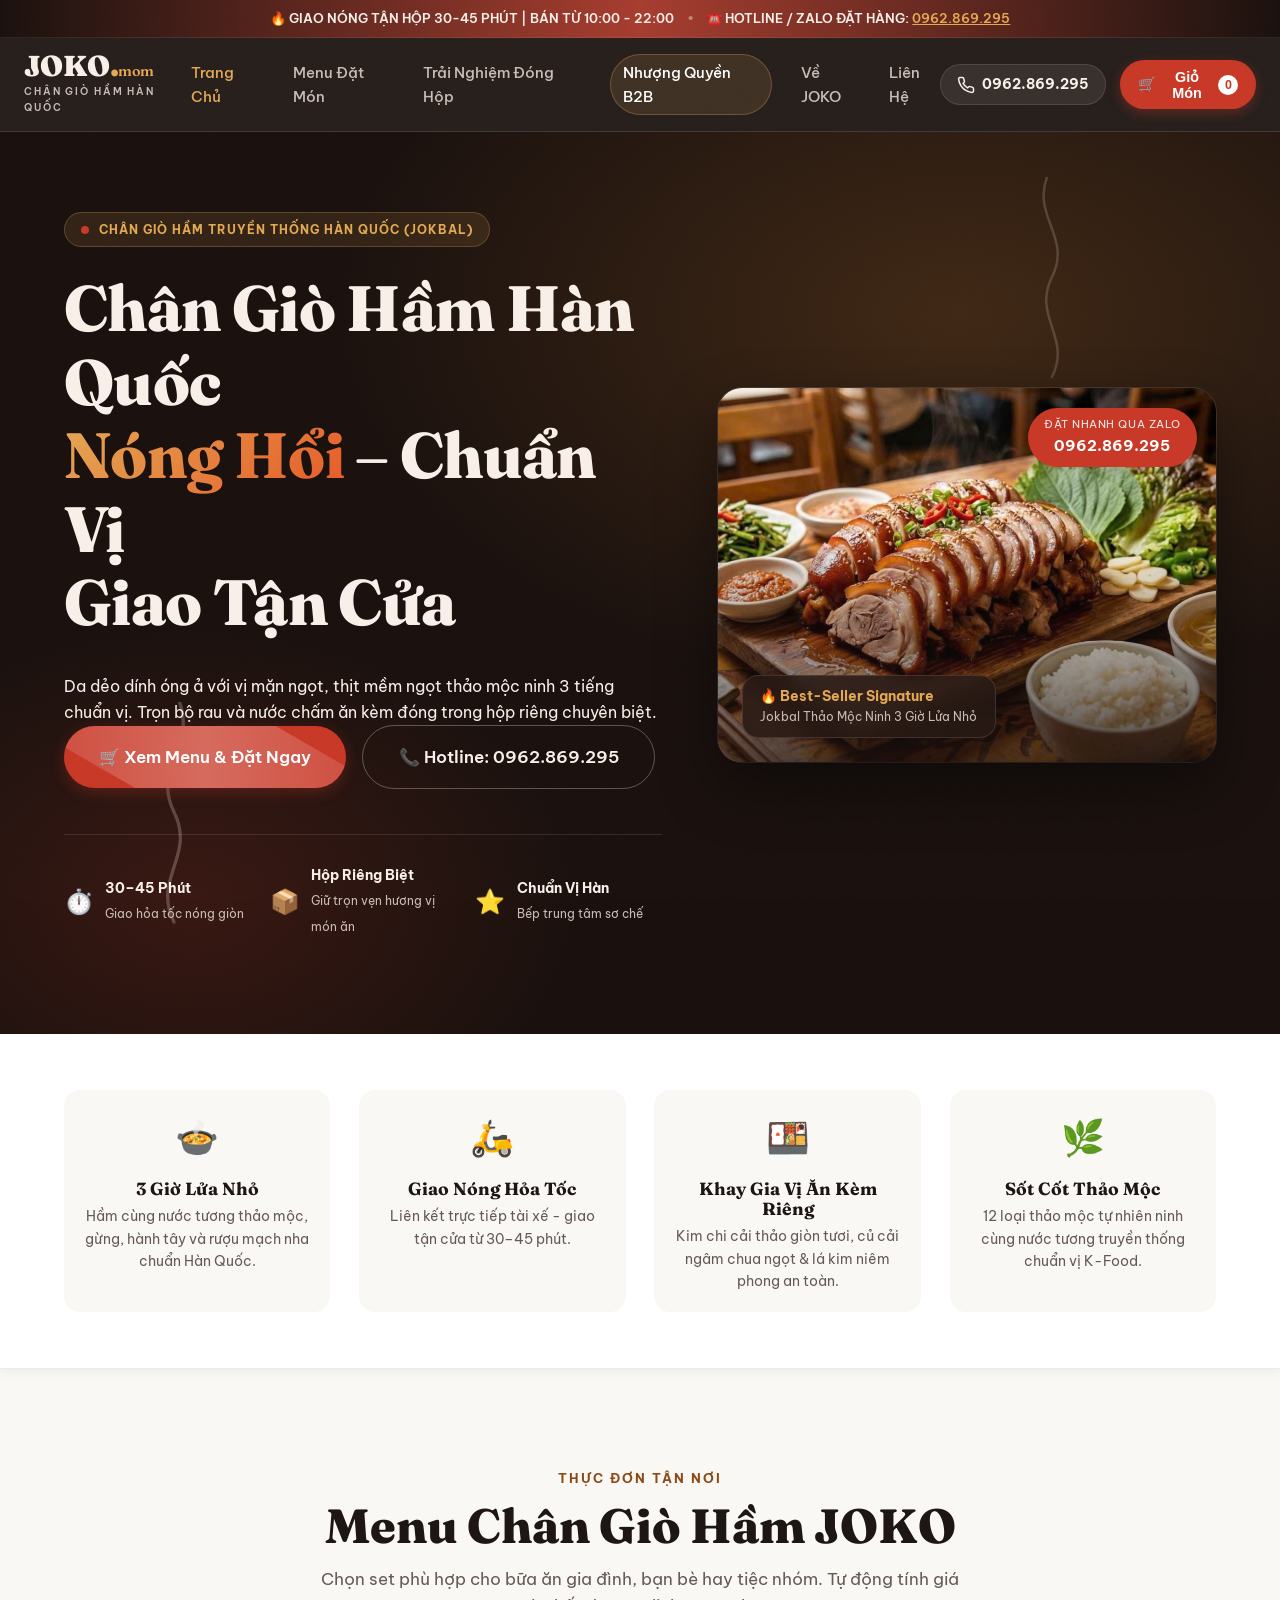
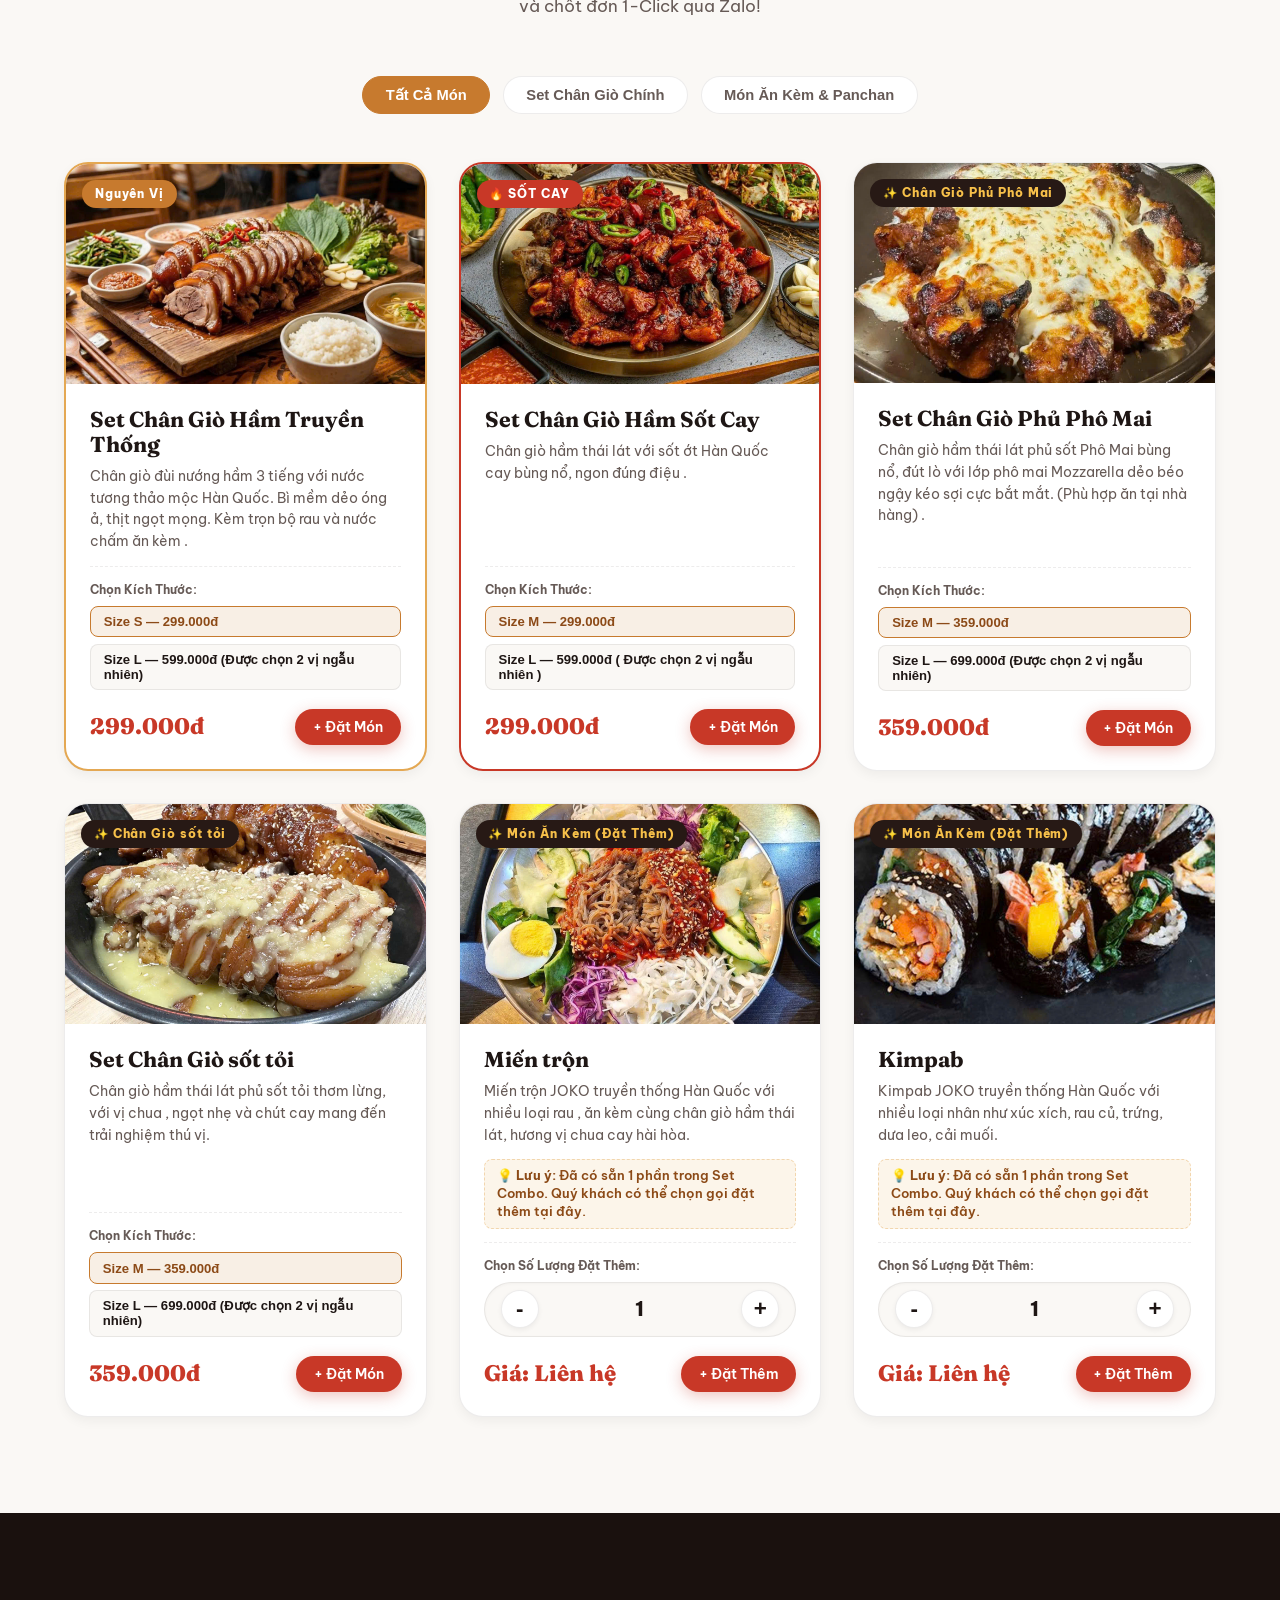
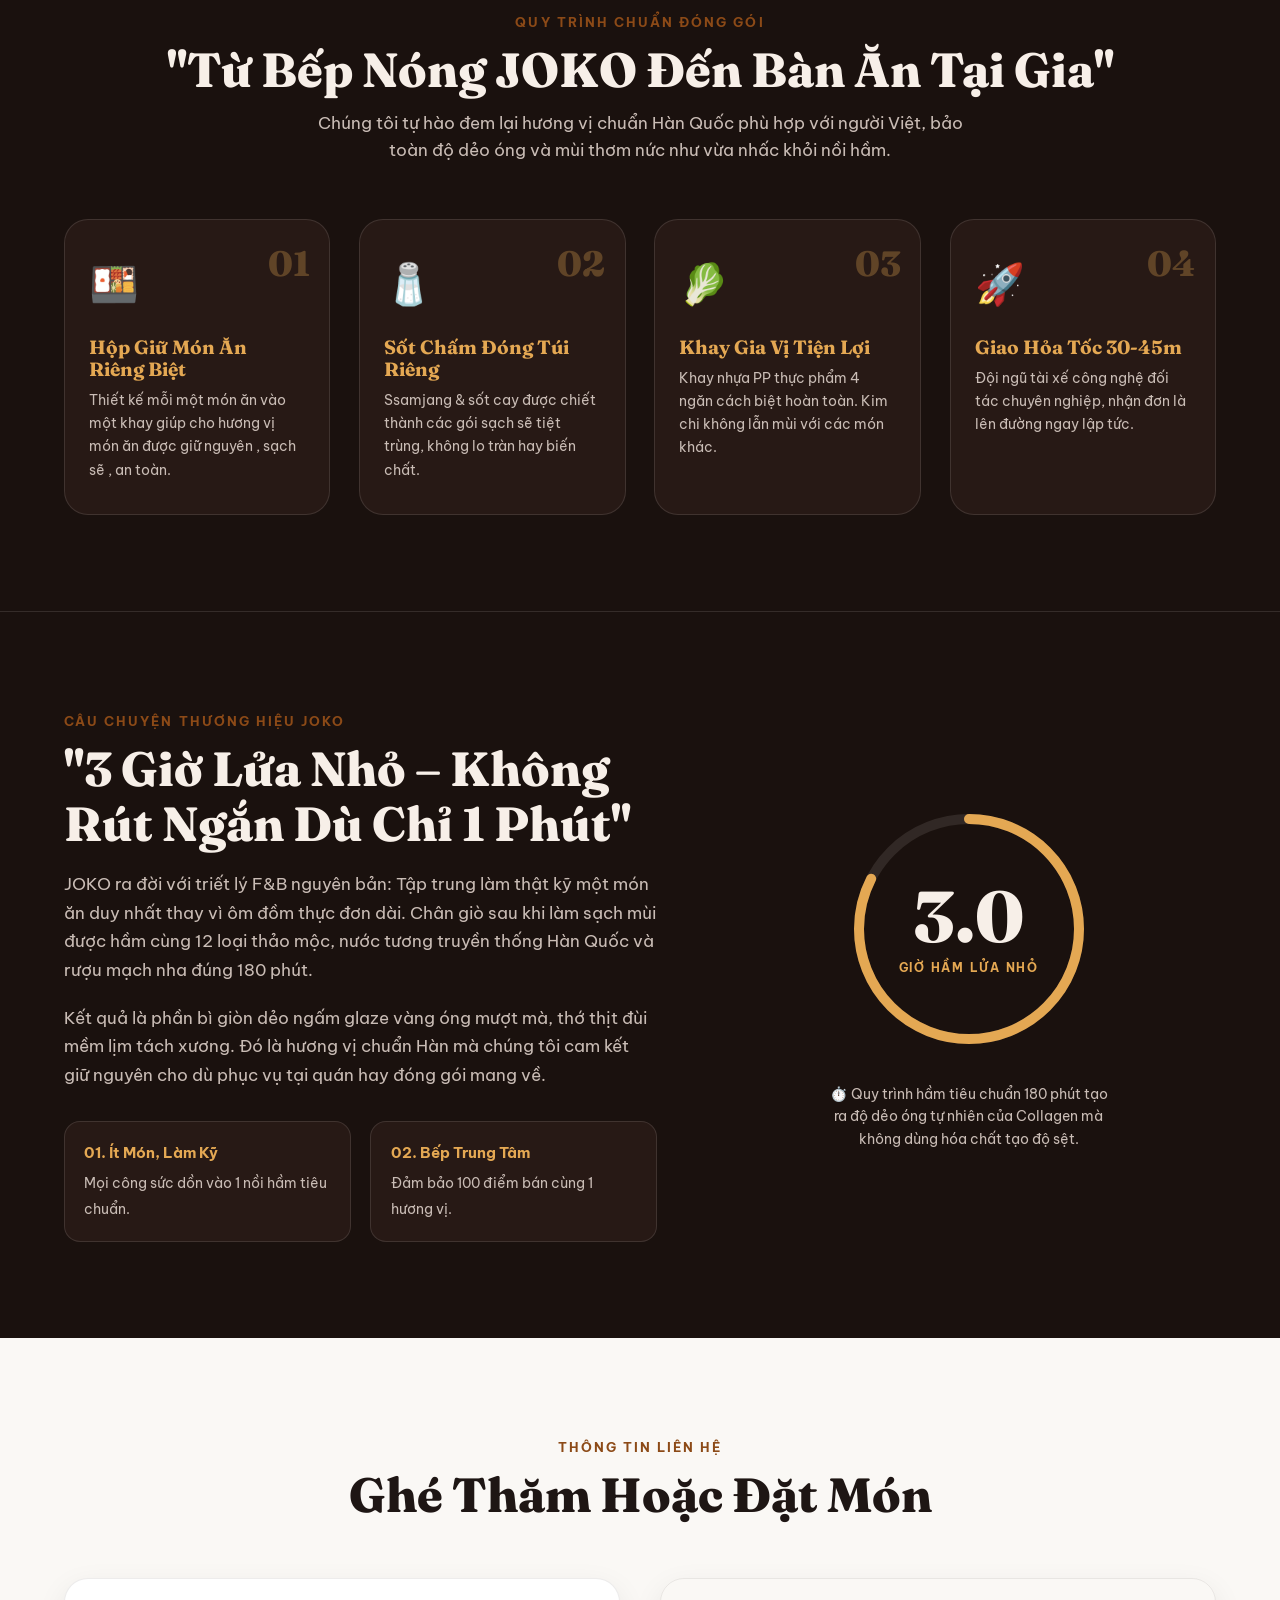
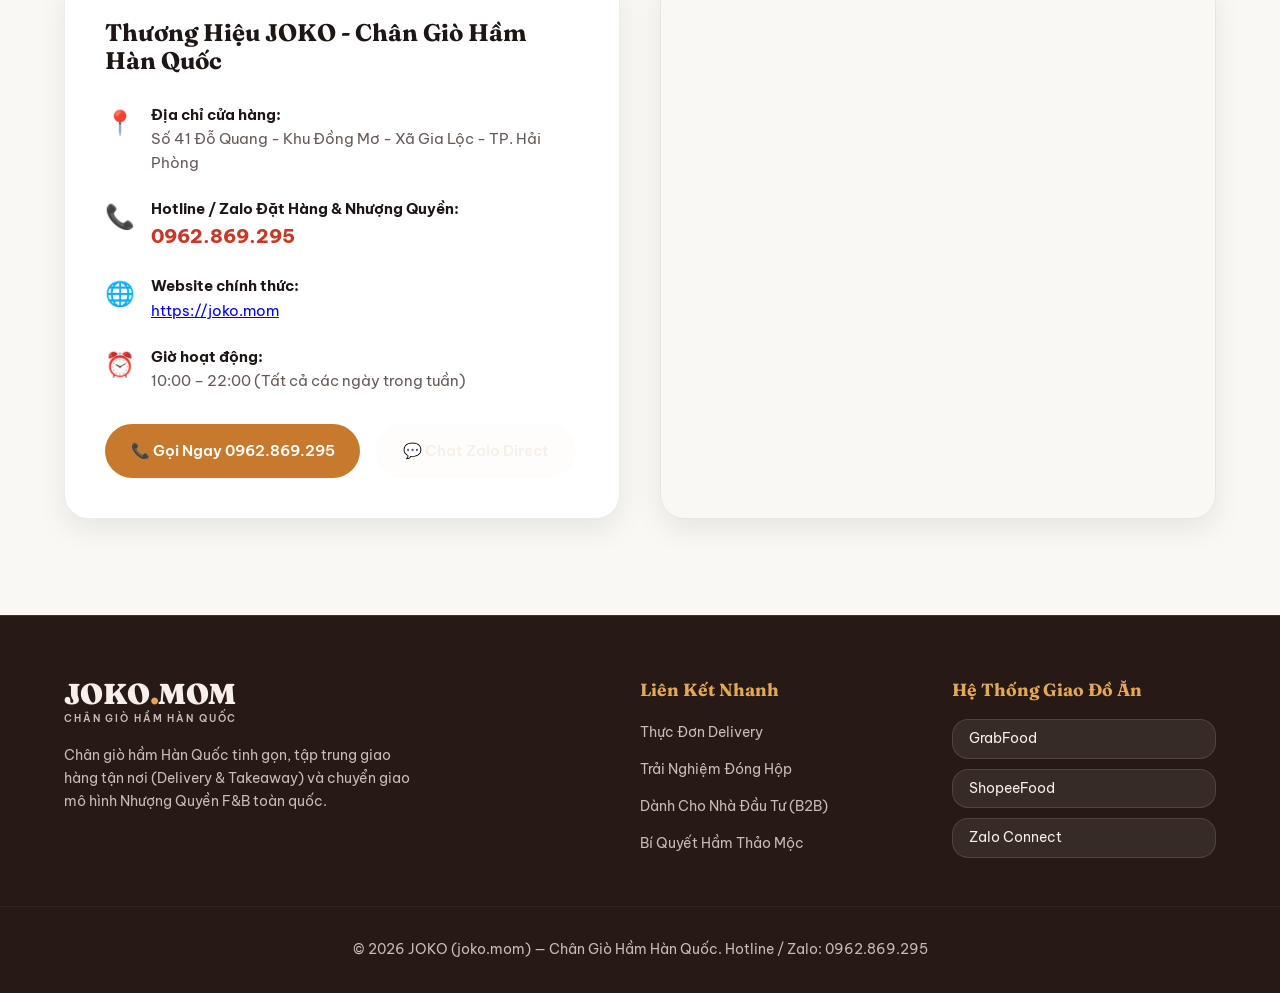
==== commit 0ba839cc: "05-9-2026" ====
--- a/files/index.html
+++ b/files/index.html
@@ -193,8 +193,8 @@
             <div class="trust-item">
               <span class="trust-icon">📦</span>
               <div class="trust-info">
-                <strong>Hộp 3 Lớp</strong>
-                <span>Khóa nhiệt 60+ phút</span>
+                <strong>Hộp Riêng Biệt</strong>
+                <span>Giữ trọn vẹn hương vị món ăn</span>
               </div>
             </div>
             <div class="trust-item">
@@ -242,7 +242,7 @@
           </div>
           <div class="guarantee-card">
             <div class="g-icon">🍱</div>
-            <h3>Khay Panchan Riêng</h3>
+            <h3>Khay Gia Vị Ăn Kèm Riêng</h3>
             <p>Kim chi cải thảo giòn tươi, củ cải ngâm chua ngọt & lá kim niêm phong an toàn.</p>
           </div>
           <div class="guarantee-card">
@@ -276,7 +276,7 @@
 
           <!-- Dish 1: Set Truyen Thong -->
           <div class="dish-card signature-card" data-category="sets">
-            <div class="dish-badge">SIGNATURE</div>
+            <div class="dish-badge">Nguyên Vị</div>
             <div class="dish-img-box">
               <img src="images/jokbal-hero.jpg" alt="Set Chân Giò Hầm Truyền Thống JOKO">
             </div>
@@ -292,7 +292,7 @@
                   <button class="size-btn active" data-price="299000" data-size="Size S (2-3 người)"
                     onclick="selectCardSize(this)">Size S — 299.000đ</button>
                   <button class="size-btn" data-price="599000" data-size="Size L (4-5 người)"
-                    onclick="selectCardSize(this)">Size L — 599.000đ</button>
+                    onclick="selectCardSize(this)">Size L — 599.000đ (Được chọn 2 vị ngẫu nhiên)</button>
                 </div>
               </div>
 
@@ -322,7 +322,7 @@
                   <button class="size-btn active" data-price="299000" data-size="Size M (2-3 người)"
                     onclick="selectCardSize(this)">Size M — 299.000đ</button>
                   <button class="size-btn" data-price="599000" data-size="Size L (4-5 người)"
-                    onclick="selectCardSize(this)">Size L — 599.000đ</button>
+                    onclick="selectCardSize(this)">Size L — 599.000đ ( Được chọn 2 vị ngẫu nhiên )</button>
                 </div>
               </div>
 
@@ -344,22 +344,121 @@
             <div class="dish-details">
               <h3 class="dish-name">Set Chân Giò Phủ Phô Mai</h3>
               <p class="dish-desc">Chân giò hầm thái lát phủ sốt Phô Mai bùng nổ, đút lò với lớp phô mai Mozzarella dẻo
-                béo ngậy kéo sợi cực bắt mắt. .</p>
+                béo ngậy kéo sợi cực bắt mắt. (Phù hợp ăn tại nhà hàng) .</p>
 
               <div class="size-picker">
                 <label>Chọn Kích Thước:</label>
                 <div class="size-options">
-                  <button class="size-btn active" data-price="299000" data-size="Size M (2-3 người)"
-                    onclick="selectCardSize(this)">Size M — 299.000đ</button>
-                  <button class="size-btn" data-price="599000" data-size="Size L (4-5 người)"
-                    onclick="selectCardSize(this)">Size L — 599.000đ</button>
+                  <button class="size-btn active" data-price="359000" data-size="Size M (2-3 người)"
+                    onclick="selectCardSize(this)">Size M — 359.000đ</button>
+                  <button class="size-btn" data-price="699000" data-size="Size L (4-5 người)"
+                    onclick="selectCardSize(this)">Size L — 699.000đ (Được chọn 2 vị ngẫu nhiên)</button>
                 </div>
               </div>
 
               <div class="dish-bottom">
-                <div class="dish-price-display">299.000đ</div>
+                <div class="dish-price-display">359.000đ</div>
                 <button class="btn btn-accent btn-sm" onclick="addDishToCart(this, 'Set Chân Giò Hầm Phô Mai')">
                   <span>+ Đặt Món</span>
+                </button>
+              </div>
+            </div>
+          </div>
+
+          <!-- Dish 4: Set Dut Lo sốt tỏi -->
+          <div class="dish-card" data-category="sets">
+            <div class="dish-badge gold-badge">✨ Chân Giò sốt tỏi</div>
+            <div class="dish-img-box">
+              <img src="images/8.jpg" alt="Chân Giò sốt tỏi JOKO">
+            </div>
+            <div class="dish-details">
+              <h3 class="dish-name">Set Chân Giò sốt tỏi</h3>
+              <p class="dish-desc">Chân giò hầm thái lát phủ sốt tỏi thơm lừng, với vị chua , ngọt nhẹ và chút cay
+                mang đến trải nghiệm thú vị. </p>
+
+              <div class="size-picker">
+                <label>Chọn Kích Thước:</label>
+                <div class="size-options">
+                  <button class="size-btn active" data-price="359000" data-size="Size M (2-3 người)"
+                    onclick="selectCardSize(this)">Size M — 359.000đ</button>
+                  <button class="size-btn" data-price="699000" data-size="Size L (4-5 người)"
+                    onclick="selectCardSize(this)">Size L — 699.000đ (Được chọn 2 vị ngẫu nhiên)</button>
+                </div>
+              </div>
+
+              <div class="dish-bottom">
+                <div class="dish-price-display">359.000đ</div>
+                <button class="btn btn-accent btn-sm" onclick="addDishToCart(this, 'Set Chân Giò sốt tỏi')">
+                  <span>+ Đặt Món</span>
+                </button>
+              </div>
+            </div>
+          </div>
+
+          <!-- Dish 5: Miến trộn -->
+          <div class="dish-card" data-category="sides">
+            <div class="dish-badge gold-badge">✨ Món Ăn Kèm (Đặt Thêm)</div>
+            <div class="dish-img-box">
+              <img src="images/17.jpg" alt="Miến trộn JOKO">
+            </div>
+            <div class="dish-details">
+              <h3 class="dish-name">Miến trộn</h3>
+              <p class="dish-desc">Miến trộn JOKO truyền thống Hàn Quốc với nhiều loại rau , ăn kèm cùng chân giò
+                hầm thái lát, hương vị chua cay hài hòa.</p>
+
+              <div class="dish-note-tag">
+                <span>💡 <strong>Lưu ý:</strong> Đã có sẵn 1 phần trong Set Combo. Quý khách có thể chọn gọi đặt thêm
+                  tại đây.</span>
+              </div>
+
+              <div class="size-picker">
+                <label>Chọn Số Lượng Đặt Thêm:</label>
+                <div class="card-qty-control">
+                  <button type="button" class="card-qty-btn" onclick="changeCardQty(this, -1, event)">-</button>
+                  <span class="card-qty-val" data-price="0">1</span>
+                  <button type="button" class="card-qty-btn" onclick="changeCardQty(this, 1, event)">+</button>
+                </div>
+              </div>
+
+              <div class="dish-bottom">
+                <div class="dish-price-display">Giá: Liên hệ</div>
+                <button class="btn btn-accent btn-sm" onclick="addDishToCart(this, 'Kimpab (Đặt thêm)')">
+                  <span>+ Đặt Thêm</span>
+                </button>
+              </div>
+            </div>
+          </div>
+
+          <!-- Dish 6: Kimpab -->
+          <div class="dish-card" data-category="sides">
+            <div class="dish-badge gold-badge">✨ Món Ăn Kèm (Đặt Thêm)</div>
+            <div class="dish-img-box">
+              <img src="images/13.jpg" alt="Kimpab JOKO">
+            </div>
+            <div class="dish-details">
+              <h3 class="dish-name">Kimpab</h3>
+              <p class="dish-desc">Kimpab JOKO truyền thống Hàn Quốc với nhiều loại nhân như xúc xích, rau củ, trứng,
+                dưa
+                leo, cải muối.</p>
+
+              <div class="dish-note-tag">
+                <span>💡 <strong>Lưu ý:</strong> Đã có sẵn 1 phần trong Set Combo. Quý khách có thể chọn gọi đặt thêm
+                  tại đây.</span>
+              </div>
+
+              <div class="size-picker">
+                <label>Chọn Số Lượng Đặt Thêm:</label>
+                <div class="card-qty-control">
+                  <button type="button" class="card-qty-btn" onclick="changeCardQty(this, -1, event)">-</button>
+                  <span class="card-qty-val" data-price="0">1</span>
+                  <button type="button" class="card-qty-btn" onclick="changeCardQty(this, 1, event)">+</button>
+                </div>
+              </div>
+
+              <div class="dish-bottom">
+                <div class="dish-price-display">Giá: Liên hệ</div>
+                <button class="btn btn-accent btn-sm" onclick="addDishToCart(this, 'Kimpab (Đặt thêm)')">
+                  <span>+ Đặt Thêm</span>
                 </button>
               </div>
             </div>
@@ -396,7 +495,7 @@
           <div class="unboxing-step">
             <div class="step-num">03</div>
             <div class="step-icon">🥬</div>
-            <h4>Khay Panchan Vệ Sinh</h4>
+            <h4>Khay Gia Vị Tiện Lợi</h4>
             <p>Khay nhựa PP thực phẩm 4 ngăn cách biệt hoàn toàn. Kim chi không lẫn mùi với các món khác.</p>
           </div>
           <div class="unboxing-step">
@@ -625,7 +724,7 @@
   </div>
 
   <!-- JavaScript App Engine -->
-  <script src="app.js"></script>
+  <script src="app.js?v=2"></script>
 </body>
 
 </html>
--- a/files/style.css
+++ b/files/style.css
@@ -869,8 +869,23 @@
   font-size: 0.88rem;
   color: var(--text-muted);
   line-height: 1.55;
-  margin-bottom: 1.2rem;
+  margin-bottom: 0.8rem;
   flex-grow: 1;
+}
+
+.dish-note-tag {
+  display: flex;
+  align-items: center;
+  gap: 0.4rem;
+  font-size: 0.8rem;
+  font-weight: 600;
+  color: var(--primary-amber-dark);
+  background: rgba(228, 168, 83, 0.12);
+  border: 1px dashed rgba(228, 168, 83, 0.4);
+  padding: 0.45rem 0.75rem;
+  border-radius: var(--radius-sm);
+  margin-bottom: 0.8rem;
+  line-height: 1.4;
 }
 
 /* Size Picker Pill Buttons */
@@ -912,6 +927,59 @@
   border-color: var(--primary-amber);
   color: var(--primary-amber-dark);
   font-weight: 700;
+}
+
+/* Card Quantity Counter Bar */
+.card-qty-control {
+  display: flex;
+  align-items: center;
+  justify-content: space-between;
+  background-color: var(--bg-cream);
+  border: 1.5px solid var(--border-light);
+  border-radius: var(--radius-full);
+  padding: 0.45rem 1rem;
+  width: 100%;
+  box-shadow: inset 0 1px 3px rgba(0, 0, 0, 0.03);
+}
+
+.card-qty-btn {
+  width: 38px;
+  height: 38px;
+  border-radius: 50%;
+  border: 1px solid var(--border-light);
+  background: #FFFFFF;
+  color: var(--text-dark);
+  font-size: 1.4rem;
+  font-weight: 700;
+  cursor: pointer;
+  display: flex;
+  align-items: center;
+  justify-content: center;
+  transition: all 0.2s ease;
+  user-select: none;
+  line-height: 1;
+  box-shadow: 0 2px 5px rgba(0, 0, 0, 0.06);
+  position: relative;
+  z-index: 5;
+  pointer-events: auto;
+}
+
+.card-qty-btn:hover {
+  background: var(--primary-amber);
+  color: #FFFFFF;
+  border-color: var(--primary-amber);
+}
+
+.card-qty-btn:active {
+  transform: scale(0.92);
+}
+
+.card-qty-val {
+  font-size: 1.25rem;
+  font-weight: 800;
+  color: var(--text-dark);
+  min-width: 60px;
+  text-align: center;
 }
 
 .dish-bottom {
@@ -1665,4 +1733,4 @@
   body {
     padding-bottom: 60px; /* Offset for mobile FAB */
   }
-}+}
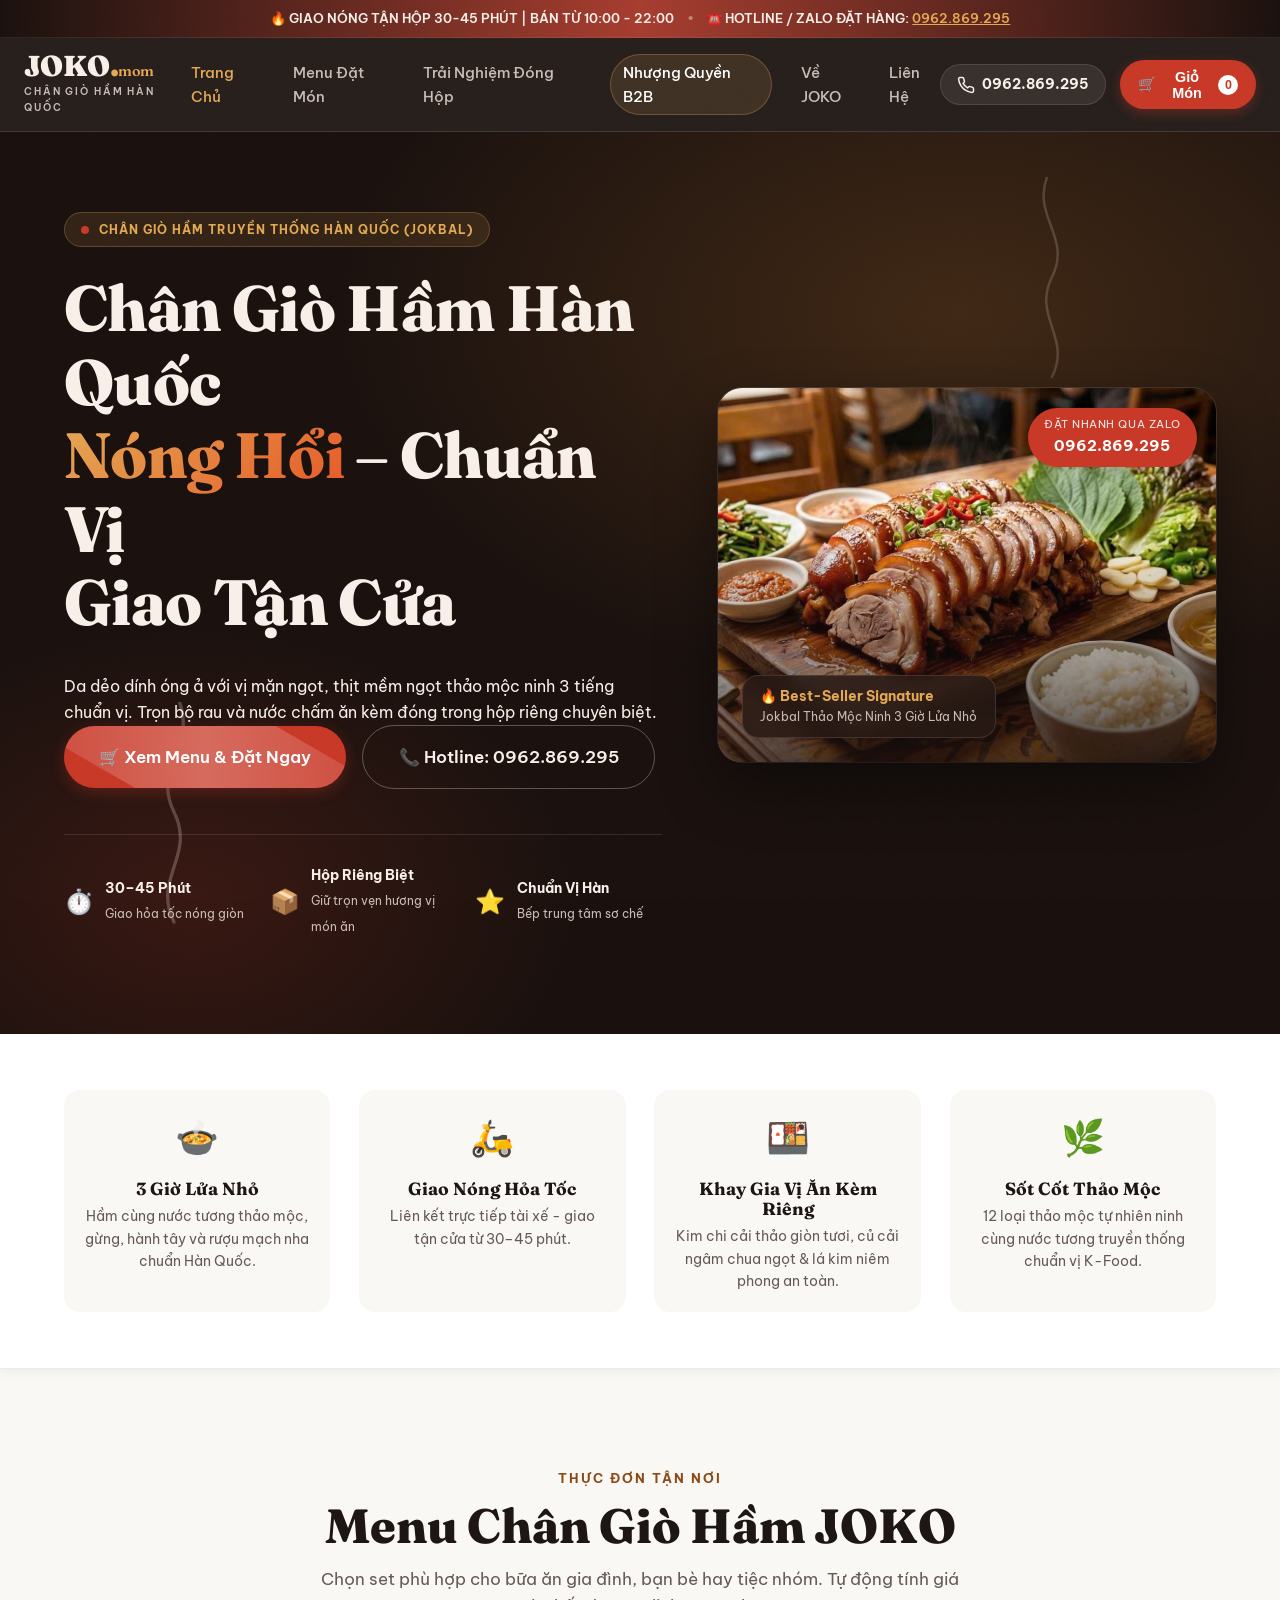
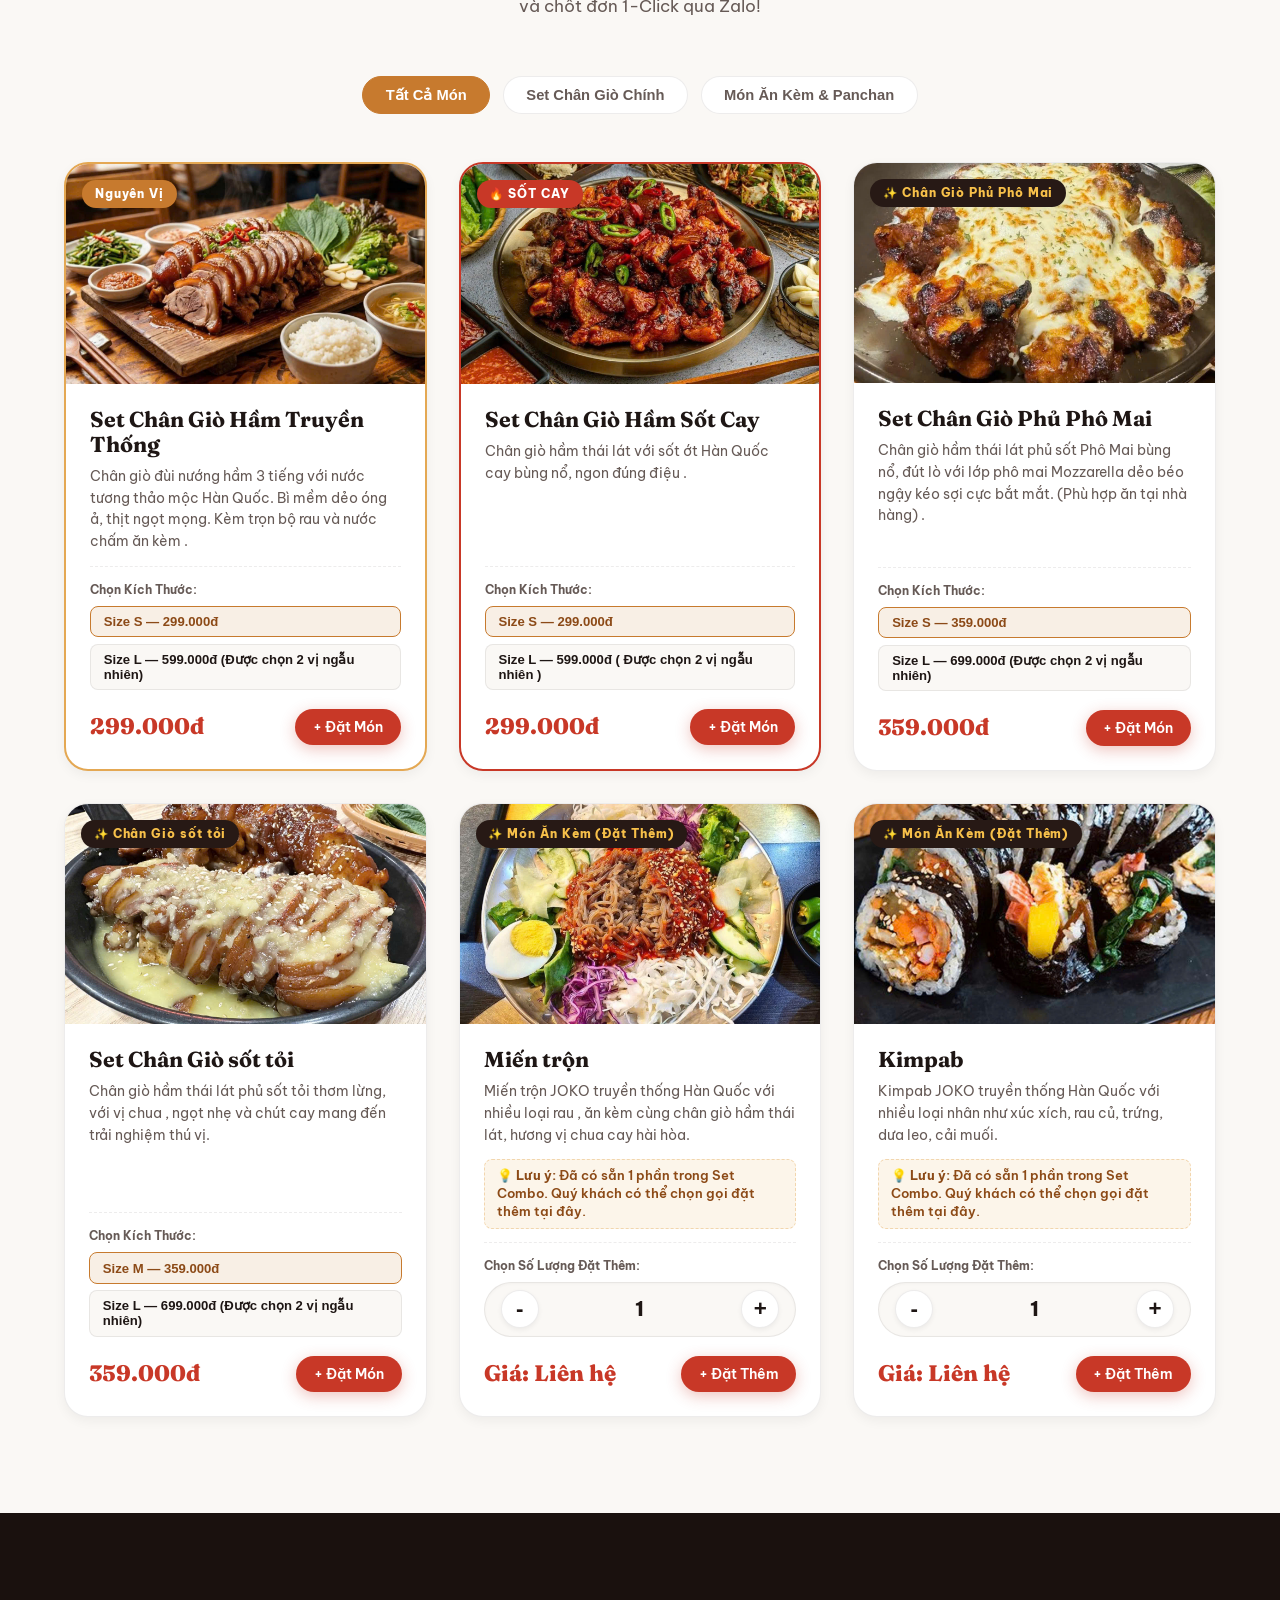
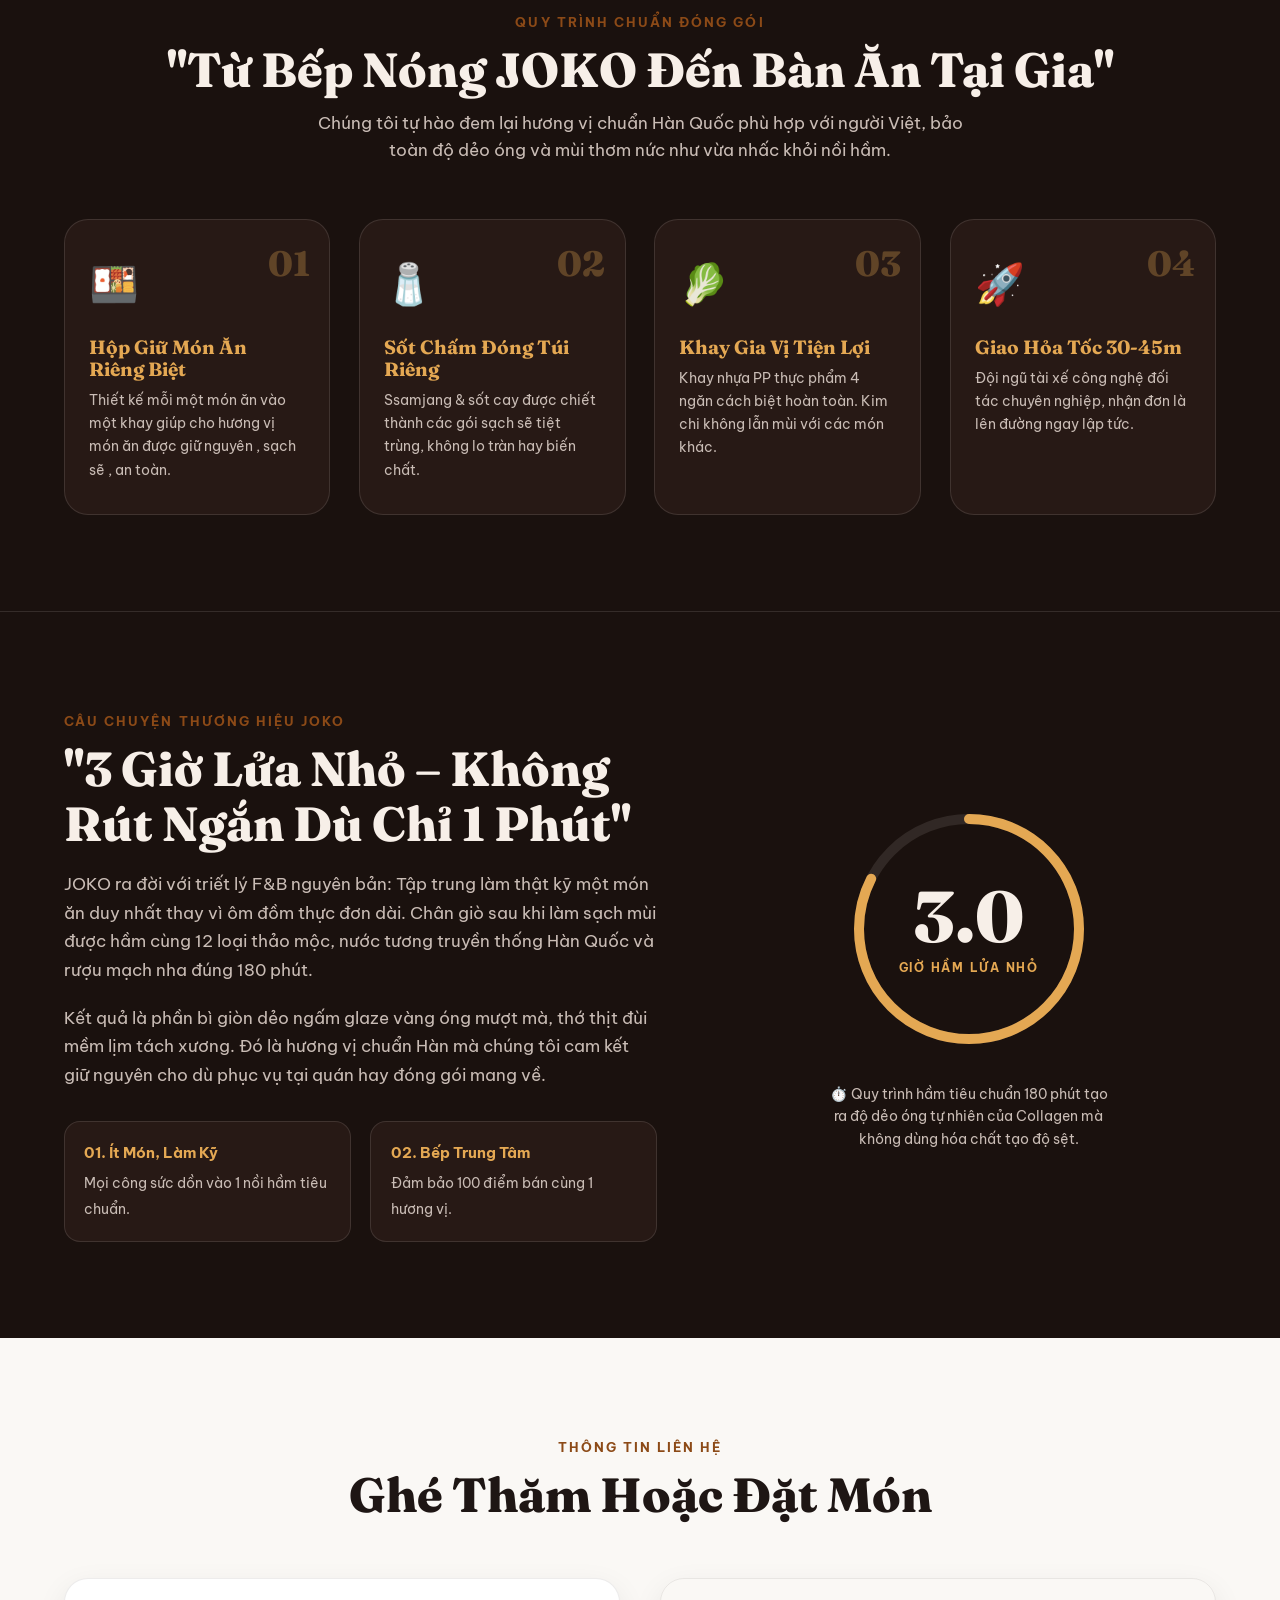
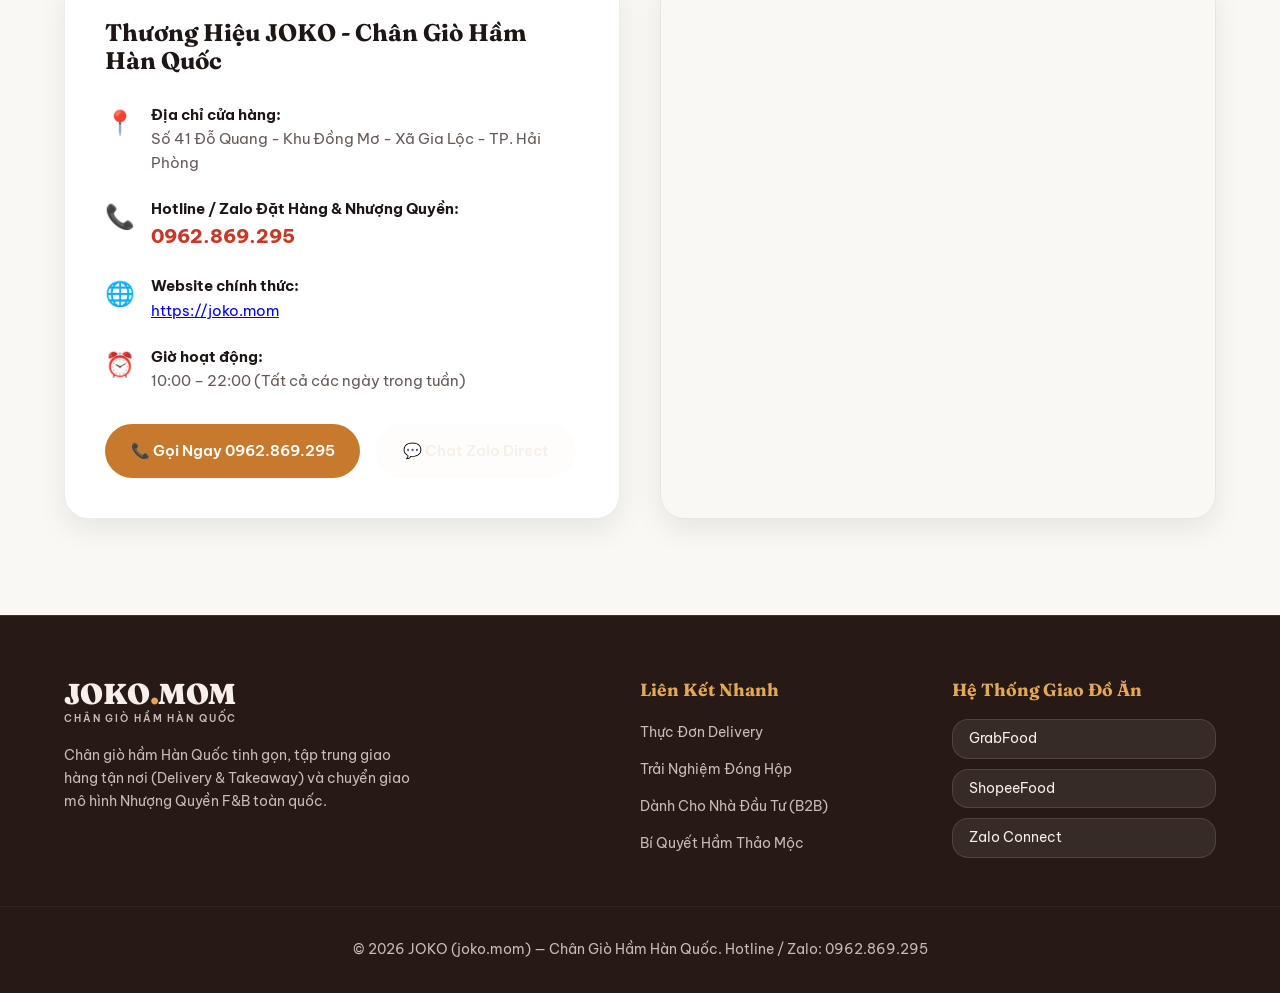
==== commit d14a7ca4: "1" ====
--- a/files/index.html
+++ b/files/index.html
@@ -319,8 +319,8 @@
               <div class="size-picker">
                 <label>Chọn Kích Thước:</label>
                 <div class="size-options">
-                  <button class="size-btn active" data-price="299000" data-size="Size M (2-3 người)"
-                    onclick="selectCardSize(this)">Size M — 299.000đ</button>
+                  <button class="size-btn active" data-price="299000" data-size="Size S (2-3 người)"
+                    onclick="selectCardSize(this)">Size S — 299.000đ</button>
                   <button class="size-btn" data-price="599000" data-size="Size L (4-5 người)"
                     onclick="selectCardSize(this)">Size L — 599.000đ ( Được chọn 2 vị ngẫu nhiên )</button>
                 </div>
@@ -349,8 +349,8 @@
               <div class="size-picker">
                 <label>Chọn Kích Thước:</label>
                 <div class="size-options">
-                  <button class="size-btn active" data-price="359000" data-size="Size M (2-3 người)"
-                    onclick="selectCardSize(this)">Size M — 359.000đ</button>
+                  <button class="size-btn active" data-price="359000" data-size="Size S (2-3 người)"
+                    onclick="selectCardSize(this)">Size S — 359.000đ</button>
                   <button class="size-btn" data-price="699000" data-size="Size L (4-5 người)"
                     onclick="selectCardSize(this)">Size L — 699.000đ (Được chọn 2 vị ngẫu nhiên)</button>
                 </div>
@@ -379,7 +379,7 @@
               <div class="size-picker">
                 <label>Chọn Kích Thước:</label>
                 <div class="size-options">
-                  <button class="size-btn active" data-price="359000" data-size="Size M (2-3 người)"
+                  <button class="size-btn active" data-price="359000" data-size="Size SM (2-3 người)"
                     onclick="selectCardSize(this)">Size M — 359.000đ</button>
                   <button class="size-btn" data-price="699000" data-size="Size L (4-5 người)"
                     onclick="selectCardSize(this)">Size L — 699.000đ (Được chọn 2 vị ngẫu nhiên)</button>
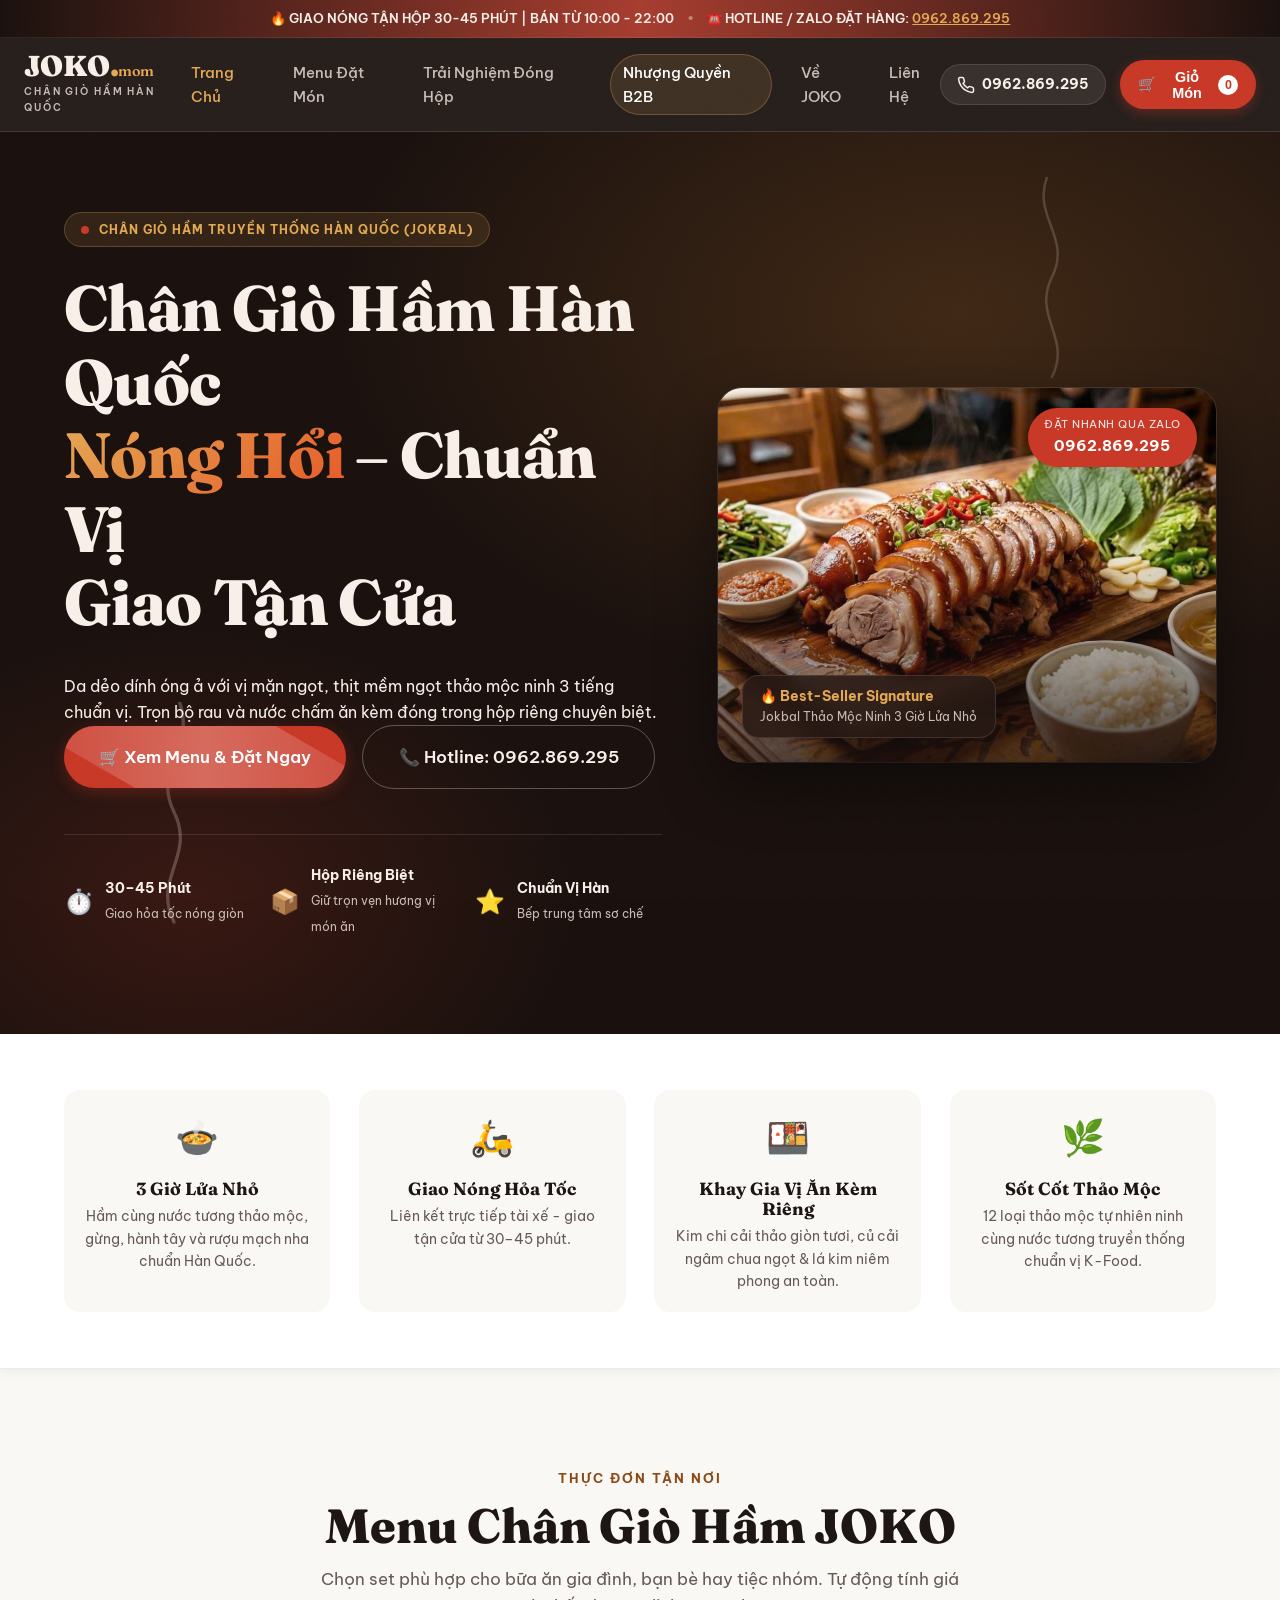
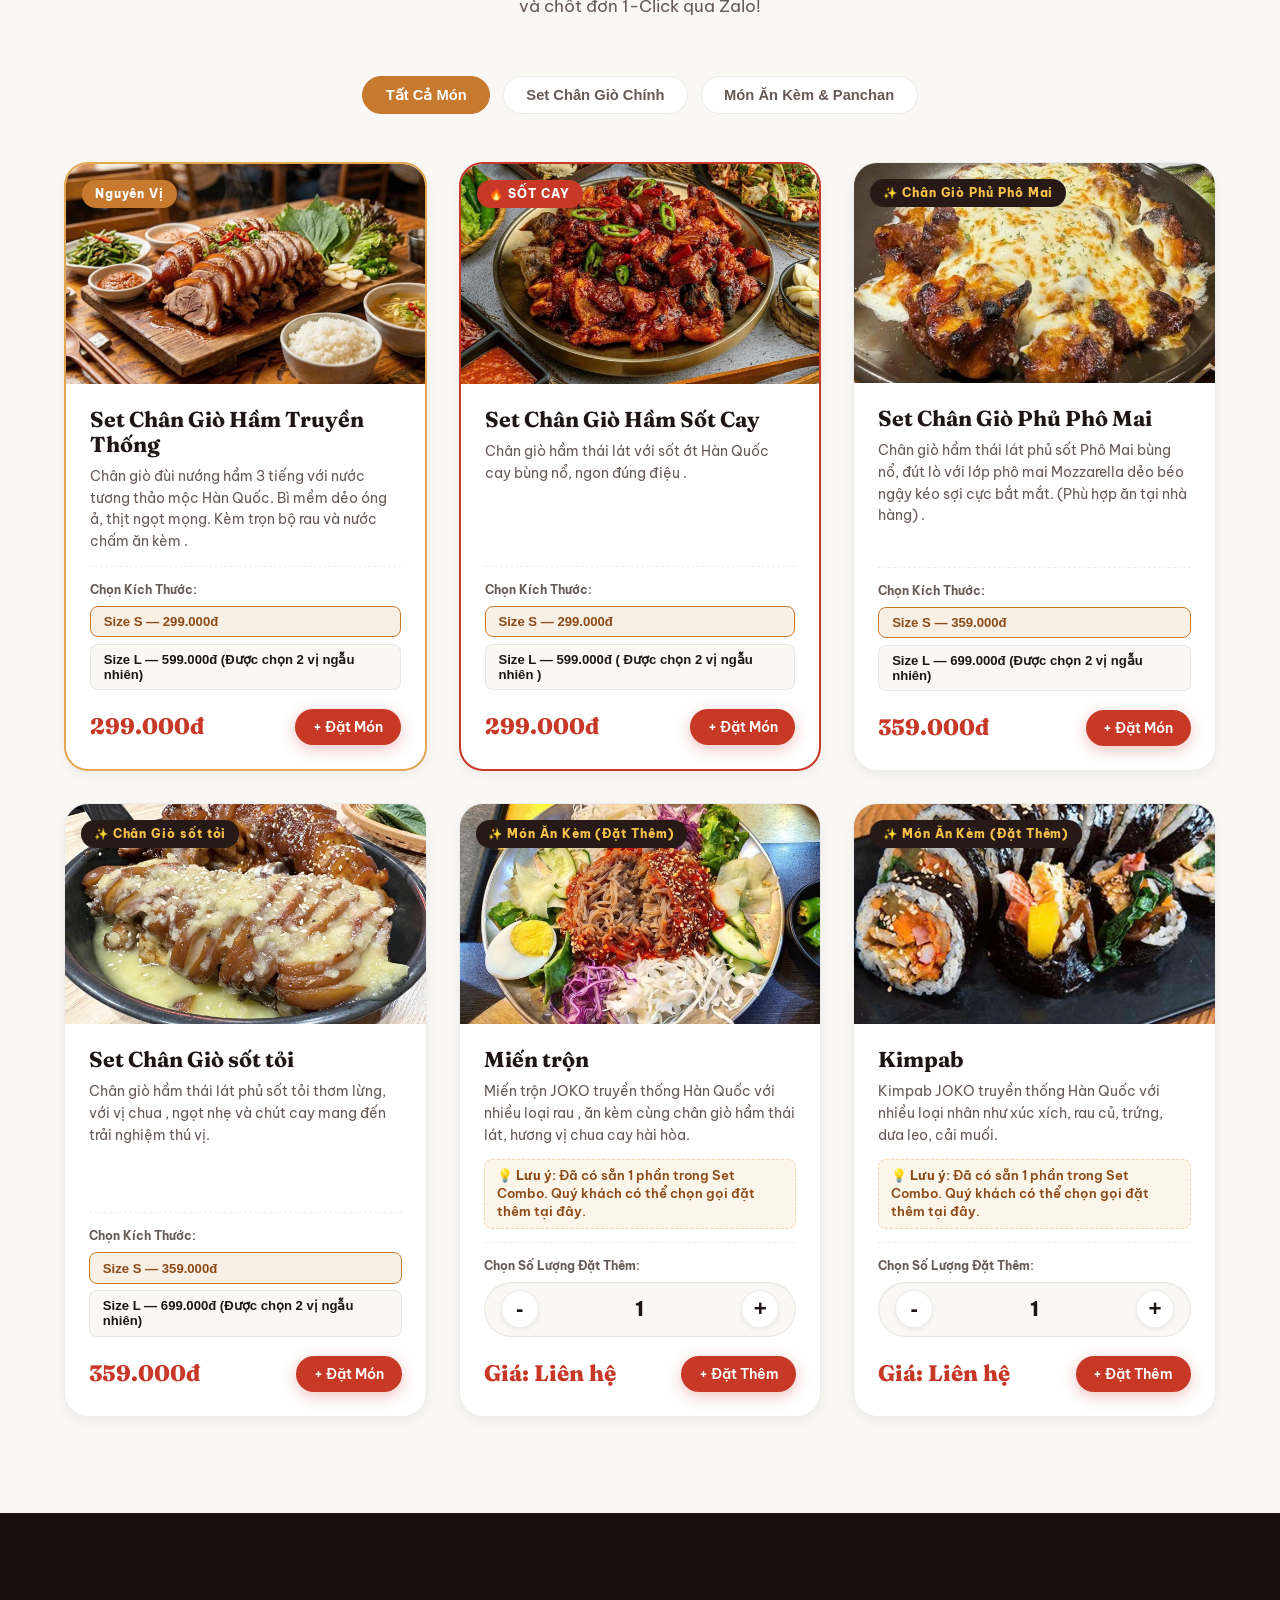
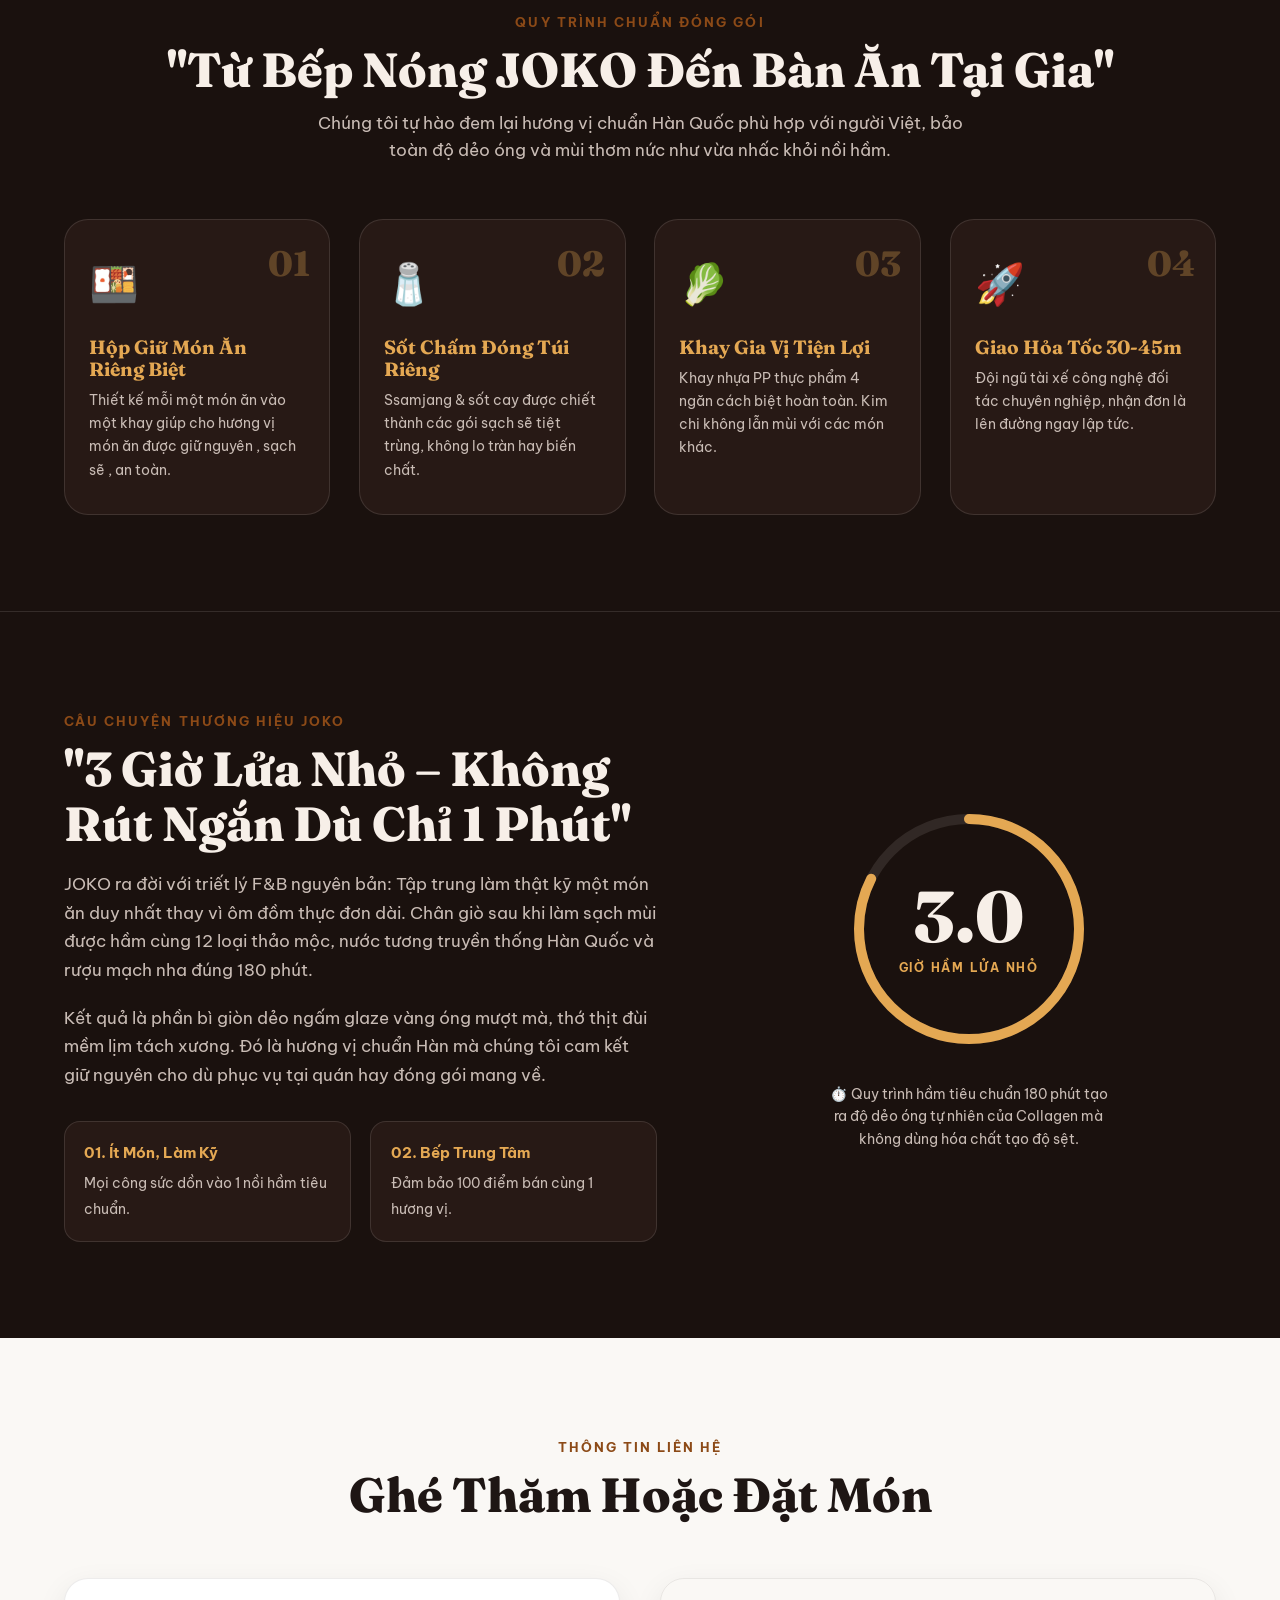
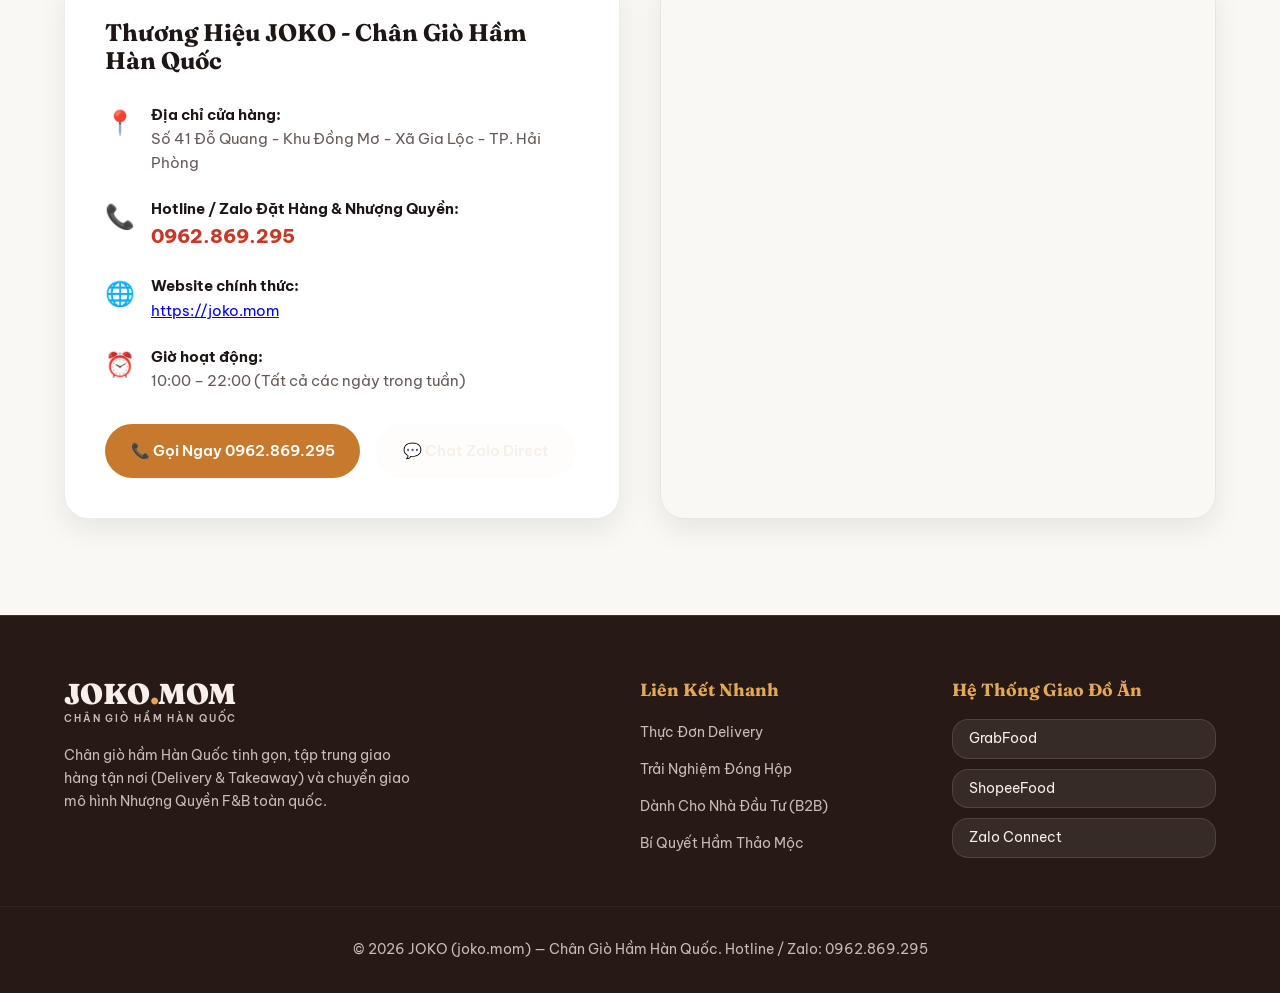
==== commit e207ef9d: "1111" ====
--- a/files/index.html
+++ b/files/index.html
@@ -379,8 +379,8 @@
               <div class="size-picker">
                 <label>Chọn Kích Thước:</label>
                 <div class="size-options">
-                  <button class="size-btn active" data-price="359000" data-size="Size SM (2-3 người)"
-                    onclick="selectCardSize(this)">Size M — 359.000đ</button>
+                  <button class="size-btn active" data-price="359000" data-size="Size S (2-3 người)"
+                    onclick="selectCardSize(this)">Size S — 359.000đ</button>
                   <button class="size-btn" data-price="699000" data-size="Size L (4-5 người)"
                     onclick="selectCardSize(this)">Size L — 699.000đ (Được chọn 2 vị ngẫu nhiên)</button>
                 </div>
